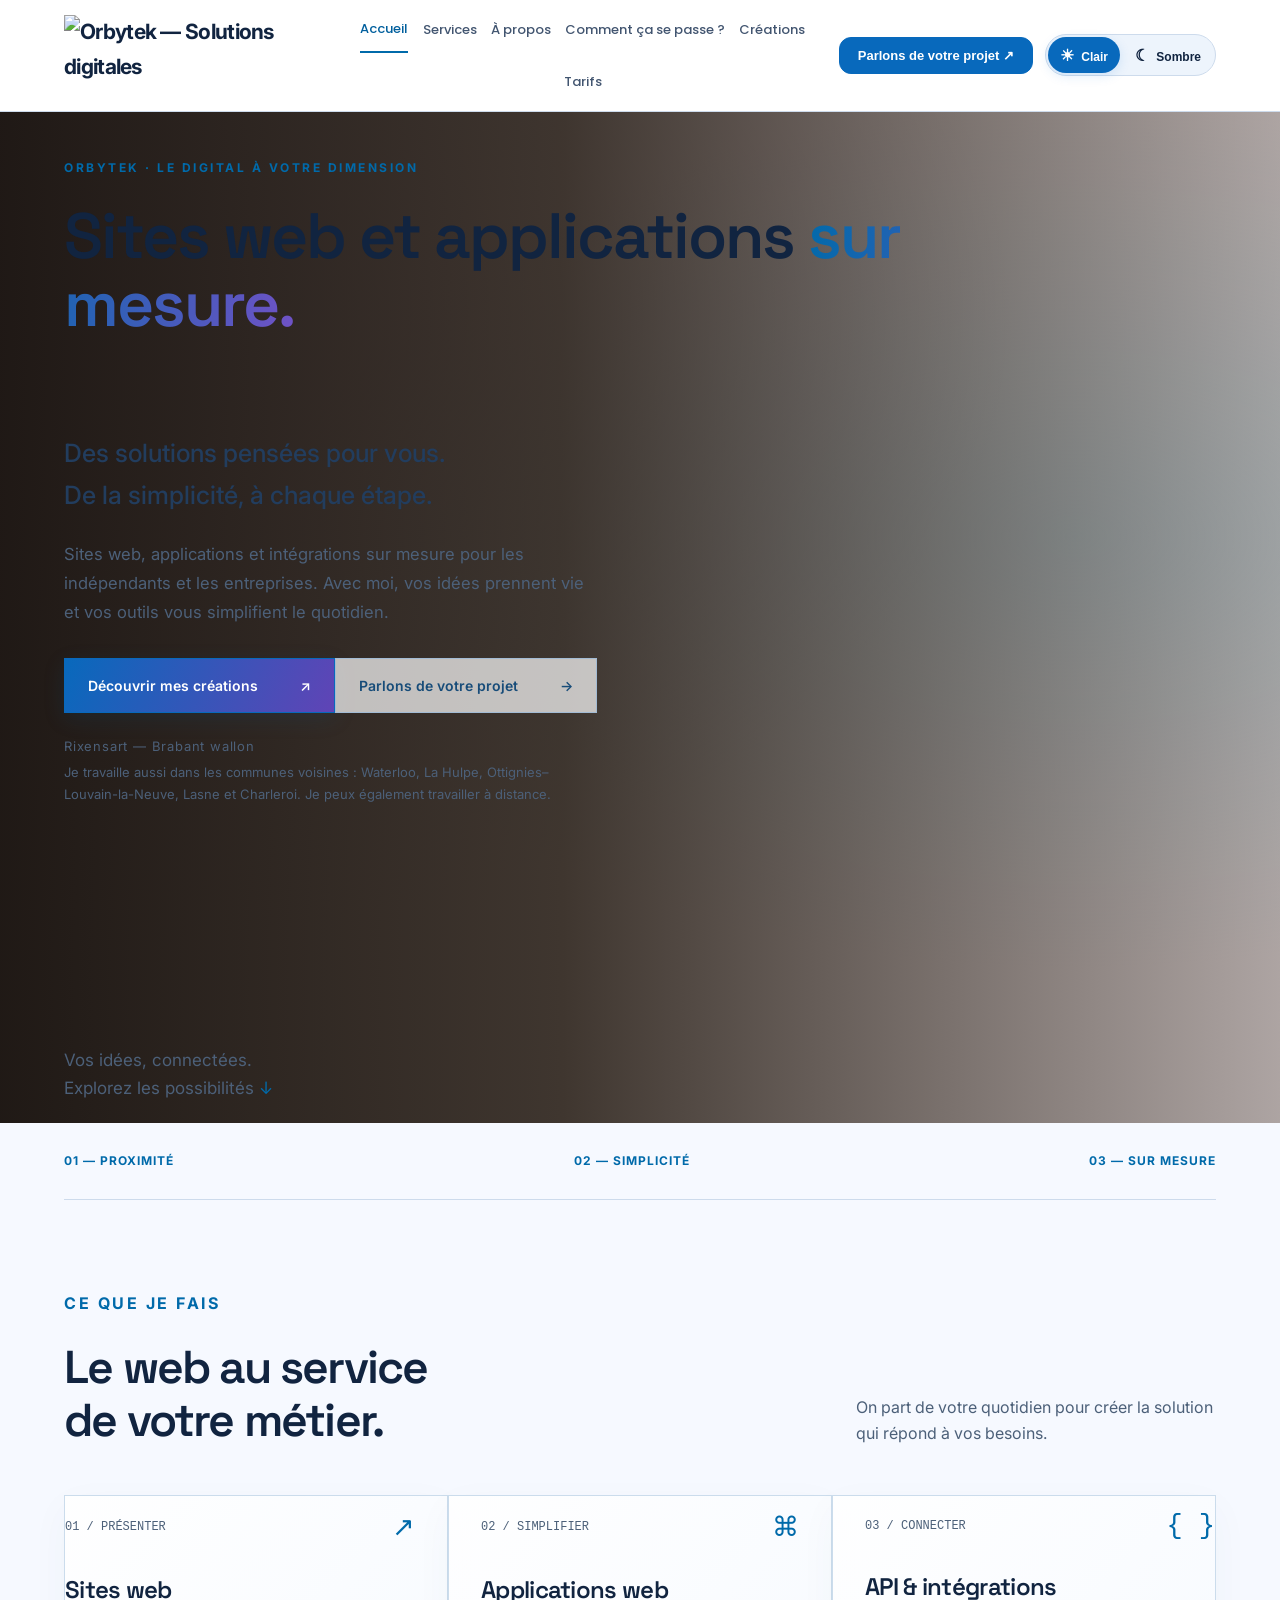
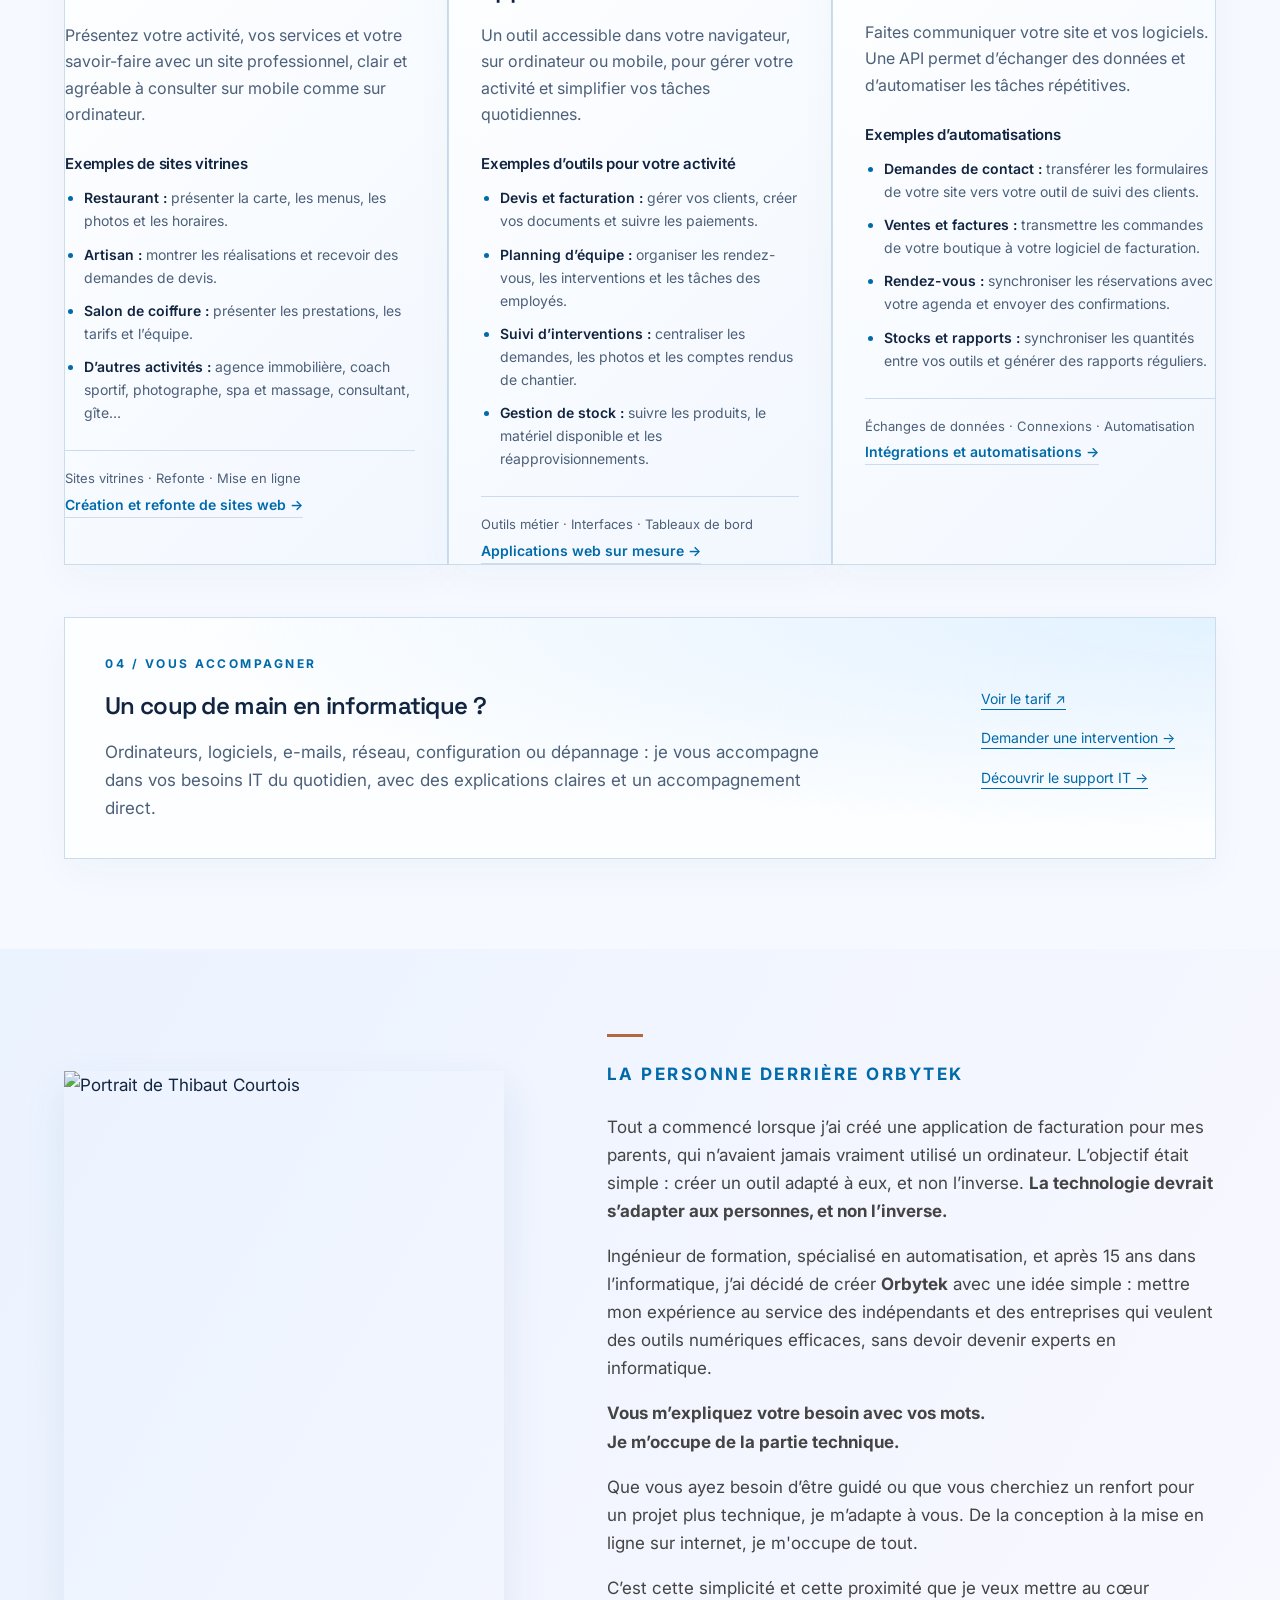
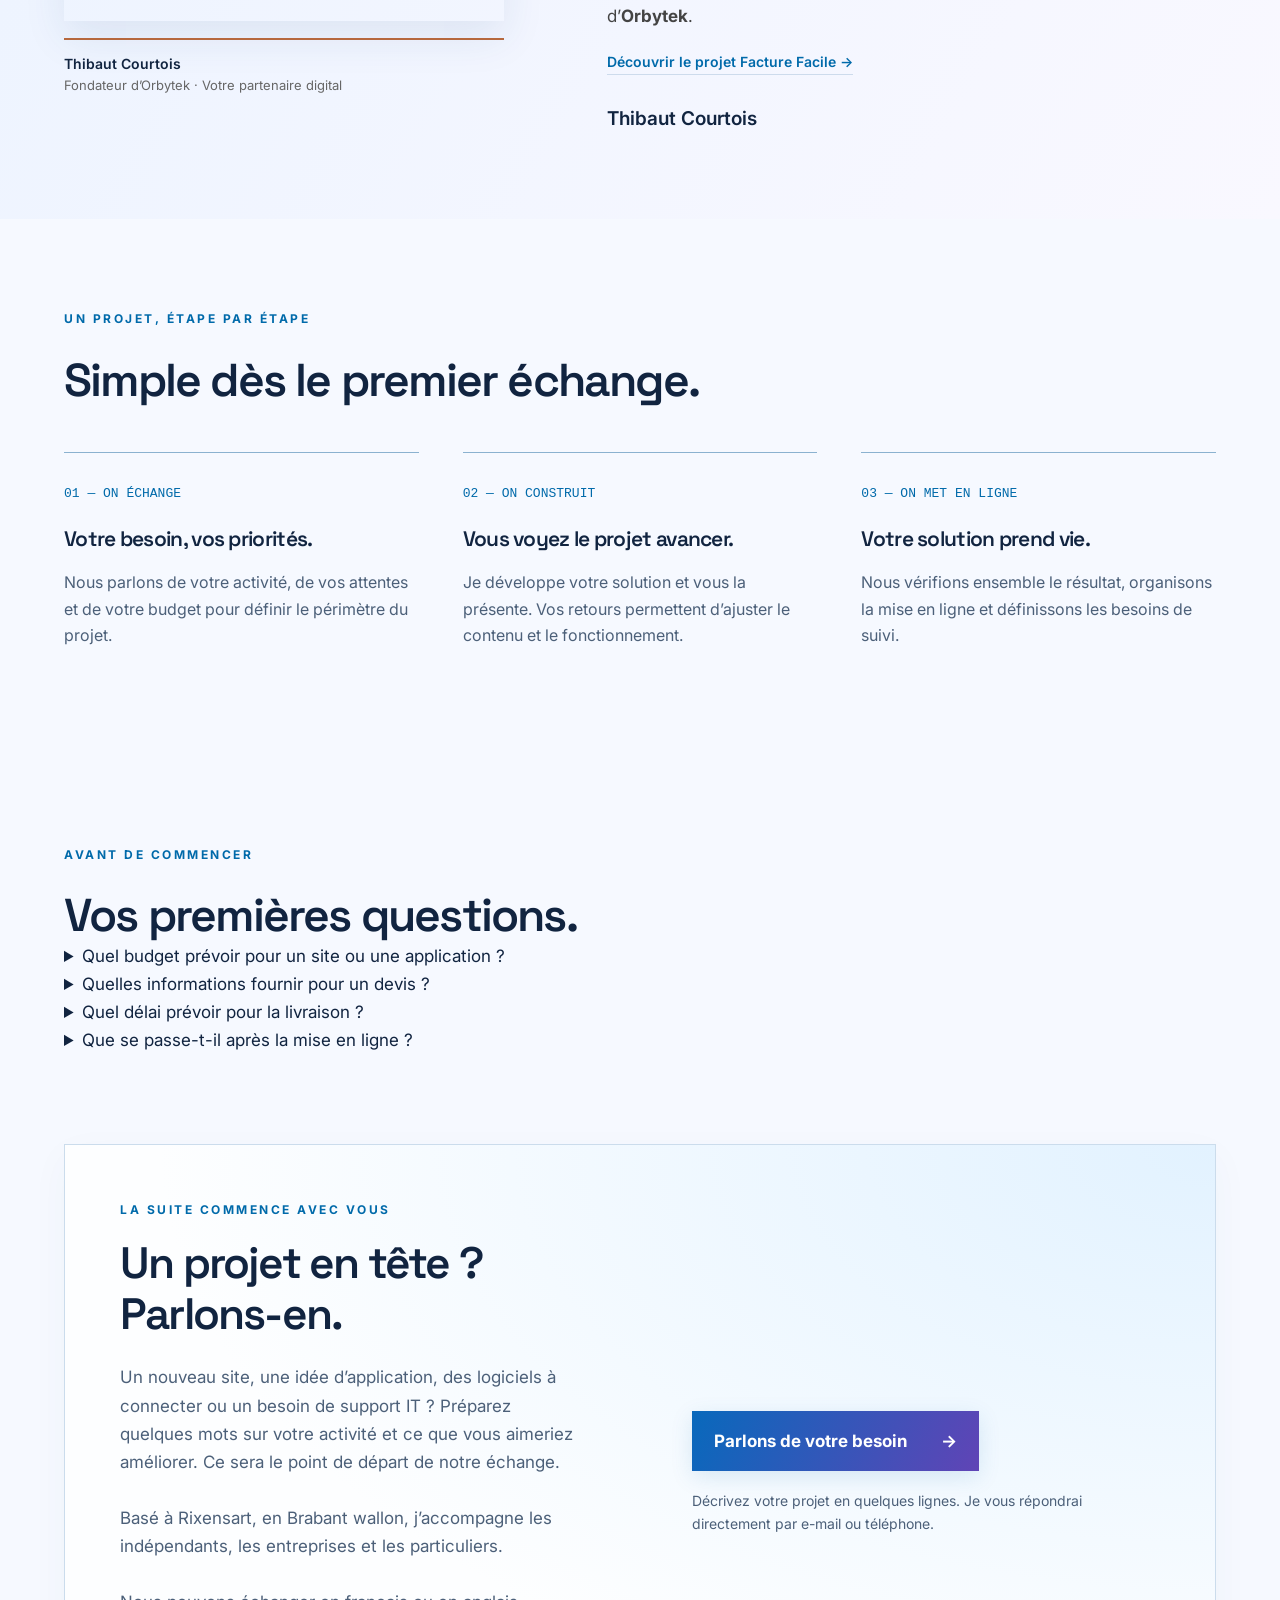
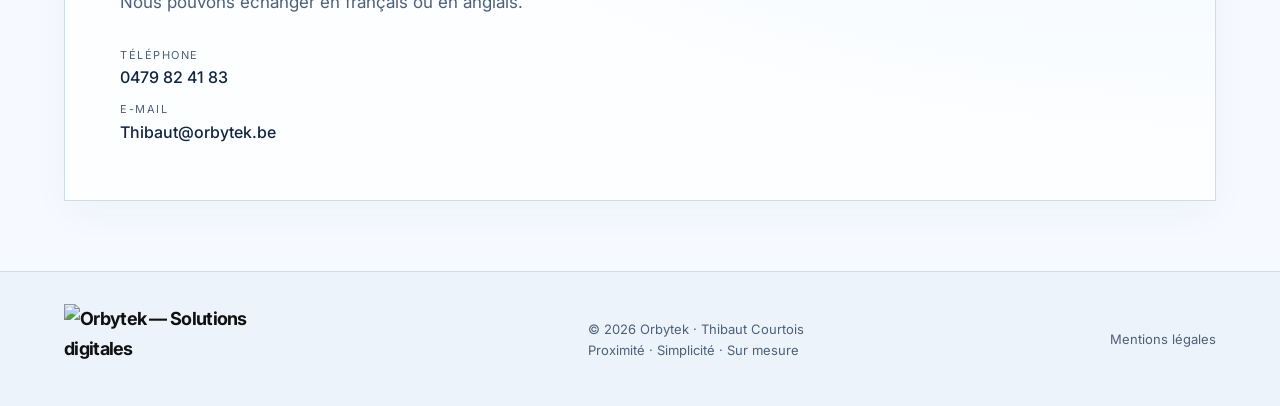
==== index.html @ aa6da301 "12.09 Correction + création 9 : rendezvous" ====
<!doctype html>
<html lang="fr-BE">
<head>
<meta charset="utf-8">
<meta name="viewport" content="width=device-width,initial-scale=1">
<link rel="icon" type="image/x-icon" href="favicon.ico?v=20261003-blue-transparent">
<link rel="icon" type="image/png" sizes="64x64" href="favicon.png?v=20261003-blue-transparent">
<link rel="apple-touch-icon" sizes="180x180" href="apple-touch-icon.png?v=20261003-blue-transparent">
<title>Développeur web à Rixensart, Brabant wallon | Orbytek</title>
<meta name="description" content="Orbytek à Rixensart, en Brabant wallon : sites web, applications, intégrations et support IT à 59 €/h. Aussi dans les communes voisines.">

<script src="appearance.js?v=20261016-sticky-backtop"></script>
<meta name="theme-color" content="#090c0d">

<link rel="stylesheet" href="styles.css?v=20261018-services-examples">
<link rel="stylesheet" href="cosmos.css">
<script src="cosmos.js" defer></script>
<link rel="canonical" href="https://orbytek.be/">
<link rel="stylesheet" href="https://fonts.googleapis.com/css2?family=Inter:wght@400;500;600;700&amp;family=Space+Grotesk:wght@400;500;600;700&amp;display=optional">
<link rel="stylesheet" href="https://fonts.googleapis.com/css2?family=Poppins:wght@500&amp;display=swap">
<link rel="stylesheet" href="appearance.css?v=20261016-compact-inline">
<link rel="preconnect" href="https://fonts.googleapis.com">
<link rel="preconnect" href="https://fonts.gstatic.com" crossorigin>
<link rel="stylesheet" href="seo.css">
<meta property="og:type" content="website">
<meta property="og:locale" content="fr_BE">
<meta property="og:site_name" content="Orbytek">
<meta property="og:title" content="Développeur web à Rixensart, Brabant wallon | Orbytek">
<meta property="og:description" content="Orbytek à Rixensart, en Brabant wallon : sites web, applications, intégrations et support IT à 59 €/h. Aussi dans les communes voisines.">
<meta property="og:url" content="https://orbytek.be/">
<meta property="og:image" content="https://orbytek.be/orbytek-logobck.png">
<meta property="og:image:alt" content="Orbytek — Solutions digitales">
<meta name="twitter:card" content="summary">
<script type="application/ld+json">
{
  "@context": "https://schema.org",
  "@graph": [
    {
      "@type": "Organization",
      "@id": "https://orbytek.be/#organization",
      "name": "Orbytek",
      "url": "https://orbytek.be/",
      "logo": "https://orbytek.be/orbytek-logo-light.webp",
      "description": "Sites web, applications sur mesure, intégrations API et support informatique pour les indépendants, les entreprises et les particuliers.",
      "telephone": "+32479824183",
      "email": "Thibaut@orbytek.be",
      "founder": {
        "@id": "https://orbytek.be/#person"
      },
      "hasOfferCatalog": {
        "@type": "OfferCatalog",
        "name": "Services Orbytek",
        "itemListElement": [
          {
            "@type": "Offer",
            "itemOffered": {
              "@type": "Service",
              "name": "Création et refonte de sites web",
              "url": "https://orbytek.be/creation-sites-web.html"
            }
          },
          {
            "@type": "Offer",
            "itemOffered": {
              "@type": "Service",
              "name": "Développement d’applications web sur mesure",
              "url": "https://orbytek.be/applications-sur-mesure.html"
            }
          },
          {
            "@type": "Offer",
            "itemOffered": {
              "@type": "Service",
              "name": "Intégrations API et automatisations",
              "url": "https://orbytek.be/integrations-automatisations.html"
            }
          },
          {
            "@type": "Offer",
            "itemOffered": {
              "@type": "Service",
              "name": "Support et assistance informatique",
              "url": "https://orbytek.be/support-informatique.html"
            }
          }
        ]
      },
      "areaServed": [
        {
          "@type": "City",
          "name": "Rixensart"
        },
        {
          "@type": "AdministrativeArea",
          "name": "Brabant wallon"
        },
        {
          "@type": "City",
          "name": "Waterloo"
        },
        {
          "@type": "City",
          "name": "La Hulpe"
        },
        {
          "@type": "City",
          "name": "Ottignies-Louvain-la-Neuve"
        },
        {
          "@type": "City",
          "name": "Lasne"
        }
      ],
      "location": {
        "@type": "Place",
        "name": "Rixensart"
      },
      "contactPoint": {
        "@type": "ContactPoint",
        "contactType": "customer service",
        "telephone": "+32479824183",
        "email": "Thibaut@orbytek.be",
        "availableLanguage": ["fr", "en"]
      }
    },
    {
      "@type": "Person",
      "@id": "https://orbytek.be/#person",
      "name": "Thibaut Courtois",
      "knowsLanguage": ["fr", "en"],
      "url": "https://orbytek.be/#apropos",
      "image": "https://orbytek.be/thibaut-courtois.webp"
    },
    {
      "@type": "WebSite",
      "@id": "https://orbytek.be/#website",
      "url": "https://orbytek.be/",
      "name": "Orbytek",
      "inLanguage": "fr-BE",
      "publisher": {
        "@id": "https://orbytek.be/#organization"
      }
    },
    {
      "@type": "WebPage",
      "@id": "https://orbytek.be/#webpage",
      "url": "https://orbytek.be/",
      "name": "Développeur web à Rixensart, Brabant wallon | Orbytek",
      "inLanguage": "fr-BE",
      "isPartOf": {
        "@id": "https://orbytek.be/#website"
      },
      "about": {
        "@id": "https://orbytek.be/#organization"
      },
      "description": "Orbytek à Rixensart, en Brabant wallon : sites web, applications, intégrations et support IT à 59 €/h. Aussi dans les communes voisines."
    }
  ]
}
</script>
</head>
<body id="page-top">
<a class="skip-link" href="#contenu">Aller au contenu</a>
<header><nav class="wrap main-navigation" aria-label="Navigation principale">
<a class="brand" href="index.html" aria-label="Orbytek, accueil"><img src="orbytek-logo-light.webp" alt="Orbytek — Solutions digitales" width="2282" height="757"></a>
<div class="navlinks">
<a href="index.html" aria-current="page">Accueil</a>
<a href="index.html#services">Services</a>
<a href="index.html#apropos">À propos</a>
<a href="index.html#methode">Comment ça se passe ?</a>
<a href="creations.html">Créations</a>
<a href="tarifs.html">Tarifs</a>
</div><div class="header-actions"><a class="navcta" href="index.html#contact">Parlons de votre projet ↗</a><div class="appearance-control" role="group" aria-label="Apparence du site"><button type="button" data-appearance-choice="light" aria-pressed="true"><span aria-hidden="true">☀</span> Clair</button><button type="button" data-appearance-choice="dark" aria-pressed="false"><span aria-hidden="true">☾</span> Sombre</button></div></div></nav></header>
<main id="contenu">
<section class="hero cosmos-hero" aria-labelledby="hero-title">
<div class="hero-haze" aria-hidden="true"></div>
<div class="wrap">
<div class="hero-heading"><p class="eyebrow"><span class="status-dot" aria-hidden="true"></span> Orbytek · Le digital à votre dimension</p>
<h1 id="hero-title">Sites web et applications <em>sur mesure.</em></h1></div>
<div class="hero-grid"><div class="hero-copy">
<p class="hero-subtitle">Des solutions pensées pour vous.<br>De la simplicité, à chaque étape.</p>
<p class="lead">Sites web, applications et intégrations sur mesure pour les indépendants et les entreprises. Avec moi, vos idées prennent vie et vos outils vous simplifient le quotidien.</p>
<div class="hero-actions"><a class="button" href="creations.html">Découvrir mes créations <span aria-hidden="true">↗</span></a><a class="button button-outline" href="#contact">Parlons de votre projet <span aria-hidden="true">→</span></a></div>
<p class="micro">Rixensart — Brabant wallon<span class="service-area">Je travaille aussi dans les communes voisines : Waterloo, La Hulpe, Ottignies–Louvain-la-Neuve, Lasne et Charleroi. Je peux également travailler à distance.</span></p>
</div>
<div class="planet-scene" role="group" aria-label="Explorez les solutions Orbytek sur la planète">
<div class="planet-fallback" aria-hidden="true"></div><canvas id="planet-canvas" aria-hidden="true"></canvas>
<a class="planet-hotspot" href="creation-sites-web.html" data-latitude="0.65" data-longitude="0.85" aria-label="Sites web : modernes et sur mesure" hidden><span class="planet-hotspot-dot" aria-hidden="true"><svg viewBox="0 0 32 32" fill="none" stroke="currentColor" stroke-width="1.6"><circle cx="16" cy="16" r="12"/><ellipse cx="16" cy="16" rx="5.5" ry="12"/><path d="M4 16h24M7 9h18M7 23h18"/></svg></span><span class="planet-hotspot-label" aria-hidden="true"><strong>Sites web</strong><small>Modernes et sur mesure</small></span></a>
<a class="planet-hotspot" href="applications-sur-mesure.html" data-latitude="-0.08" data-longitude="-0.9" aria-label="Applications : outils métier efficaces" hidden><span class="planet-hotspot-dot" aria-hidden="true"><svg viewBox="0 0 32 32" fill="none" stroke="currentColor" stroke-width="1.8"><rect x="9" y="3" width="14" height="26" rx="3"/><path d="M9 8h14M9 24h14M14 27h4"/></svg></span><span class="planet-hotspot-label" aria-hidden="true"><strong>Applications</strong><small>Outils métier efficaces</small></span></a>
<a class="planet-hotspot" href="integrations-automatisations.html" data-latitude="-0.65" data-longitude="2.3" aria-label="Intégrations : vos logiciels connectés" hidden><span class="planet-hotspot-dot" aria-hidden="true"><svg viewBox="0 0 32 32" fill="none" stroke="currentColor" stroke-width="2" stroke-linecap="round"><path d="m13 19 6-6m-8 2-4 4a5 5 0 0 0 7 7l5-5a5 5 0 0 0 0-7m-6 4a5 5 0 0 1 0-7l5-5a5 5 0 0 1 7 7l-4 4"/></svg></span><span class="planet-hotspot-label" aria-hidden="true"><strong>Intégrations</strong><small>Vos logiciels connectés</small></span></a>
<div class="planet-caption" aria-hidden="true"><span class="status-dot"></span> Vos idées, connectées.</div>
</div></div>
<div class="hero-controls"><a class="scroll-cue" href="#services">Explorez les possibilités <span aria-hidden="true">↓</span></a><button class="motion-toggle" type="button" aria-pressed="false" hidden>Mettre les animations en pause</button></div>
</div></section>
<div class="wrap">
<div class="hero-bottom">
<span>01 — Proximité</span>
<span>02 — Simplicité</span>
<span>03 — Sur mesure</span>

</div>
<section class="section" aria-labelledby="services-title">
<div class="section-head">
<div>
<p class="eyebrow" id="services">Ce que je fais</p>
<h2 id="services-title">Le web au service<br>de votre métier.</h2>
</div>
<p>On part de votre quotidien pour créer la solution qui répond à vos besoins.</p>
</div>
<div class="cards">
<article class="card featured">
<div class="card-number">
<span>01 / PRÉSENTER</span>
<span class="glyph" aria-hidden="true">↗</span>
</div>
<h3>Sites web</h3>
<p>Présentez votre activité, vos services et votre savoir-faire avec un site professionnel, clair et agréable à consulter sur mobile comme sur ordinateur.</p>
<div class="service-examples">
<h4>Exemples de sites vitrines</h4>
<ul>
<li><strong>Restaurant :</strong> présenter la carte, les menus, les photos et les horaires.</li>
<li><strong>Artisan :</strong> montrer les réalisations et recevoir des demandes de devis.</li>
<li><strong>Salon de coiffure :</strong> présenter les prestations, les tarifs et l’équipe.</li>
<li><strong>D’autres activités :</strong> agence immobilière, coach sportif, photographe, spa et massage, consultant, gîte…</li>
</ul>
</div>
<div class="tags">Sites vitrines · Refonte · Mise en ligne</div><a class="text-link" href="creation-sites-web.html">Création et refonte de sites web →</a>
</article>
<article class="card">
<div class="card-number">
<span>02 / SIMPLIFIER</span>
<span class="glyph" aria-hidden="true">⌘</span>
</div>
<h3>Applications web</h3>
<p>Un outil accessible dans votre navigateur, sur ordinateur ou mobile, pour gérer votre activité et simplifier vos tâches quotidiennes.</p>
<div class="service-examples">
<h4>Exemples d’outils pour votre activité</h4>
<ul>
<li><strong>Devis et facturation :</strong> gérer vos clients, créer vos documents et suivre les paiements.</li>
<li><strong>Planning d’équipe :</strong> organiser les rendez-vous, les interventions et les tâches des employés.</li>
<li><strong>Suivi d’interventions :</strong> centraliser les demandes, les photos et les comptes rendus de chantier.</li>
<li><strong>Gestion de stock :</strong> suivre les produits, le matériel disponible et les réapprovisionnements.</li>
</ul>
</div>
<div class="tags">Outils métier · Interfaces · Tableaux de bord</div><a class="text-link" href="applications-sur-mesure.html">Applications web sur mesure →</a>
</article>
<article class="card">
<div class="card-number">
<span>03 / CONNECTER</span>
<span class="glyph" aria-hidden="true">{ }</span>
</div>
<h3>API & intégrations</h3>
<p>Faites communiquer votre site et vos logiciels. Une API permet d’échanger des données et d’automatiser les tâches répétitives.</p>
<div class="service-examples">
<h4>Exemples d’automatisations</h4>
<ul>
<li><strong>Demandes de contact :</strong> transférer les formulaires de votre site vers votre outil de suivi des clients.</li>
<li><strong>Ventes et factures :</strong> transmettre les commandes de votre boutique à votre logiciel de facturation.</li>
<li><strong>Rendez-vous :</strong> synchroniser les réservations avec votre agenda et envoyer des confirmations.</li>
<li><strong>Stocks et rapports :</strong> synchroniser les quantités entre vos outils et générer des rapports réguliers.</li>
</ul>
</div>
<div class="tags">Échanges de données · Connexions · Automatisation</div><a class="text-link" href="integrations-automatisations.html">Intégrations et automatisations →</a>
</article>
</div>
<article class="support-banner"><div><p class="eyebrow">04 / VOUS ACCOMPAGNER</p><h3>Un coup de main en informatique ?</h3><p>Ordinateurs, logiciels, e-mails, réseau, configuration ou dépannage : je vous accompagne dans vos besoins IT du quotidien, avec des explications claires et un accompagnement direct.</p></div><div class="support-price support-actions"><a class="support-tariff" href="tarifs.html">Voir le tarif <span aria-hidden="true">↗</span></a><a href="#contact">Demander une intervention →</a><a href="support-informatique.html">Découvrir le support IT →</a></div></article>

</section>
</div>
<section class="about" id="apropos">
<div class="wrap about-grid">
<figure class="portrait">
<img src="thibaut-courtois.webp" alt="Portrait de Thibaut Courtois" width="592" height="902" loading="lazy" decoding="async">
<figcaption>Thibaut Courtois <span>Fondateur d’Orbytek · Votre partenaire digital</span>
</figcaption>
</figure>
<div class="about-copy">
<p class="eyebrow">La personne derrière Orbytek</p>

<p>
  Tout a commencé lorsque j’ai créé une application de facturation pour mes parents, 
  qui n’avaient jamais vraiment utilisé un ordinateur. 
  L’objectif était simple : créer un outil adapté à eux, et non l’inverse.
  <strong>La technologie devrait s’adapter aux personnes, et non l’inverse.</strong>
</p>

<p>
  Ingénieur de formation, spécialisé en automatisation, et après 15 ans dans l’informatique,
  j’ai décidé de créer <strong>Orbytek</strong>
  avec une idée simple : mettre mon expérience au service des indépendants et des
  entreprises qui veulent des outils numériques efficaces, sans devoir devenir
  experts en informatique.
</p>

<p>
  <strong>Vous m’expliquez votre besoin avec vos mots.<br>
  Je m’occupe de la partie technique.</strong>
</p>

<p>
 Que vous ayez besoin d’être guidé ou que vous cherchiez un renfort pour un projet plus technique,
  je m’adapte à vous. De la conception à la mise en ligne sur internet, je m'occupe de tout.
</p>

<p>
  C’est cette simplicité et cette proximité que je veux mettre au cœur
  d’<strong>Orbytek</strong>.
</p>
<p><a class="text-link" href="projet-facture-facile.html">Découvrir le projet Facture Facile →</a></p>
<div class="signature">Thibaut Courtois
</div>
</div>
</div>

</section>
<div class="wrap">
<section class="section" id="methode">
<p class="eyebrow">Un projet, étape par étape</p>
<h2>Simple dès le premier échange.</h2>
<div class="steps">
<article class="step">
<b>01 — ON ÉCHANGE</b>
<h3>Votre besoin, vos priorités.</h3>
<p>Nous parlons de votre activité, de vos attentes et de votre budget pour définir le périmètre du projet.</p>
</article>
<article class="step">
<b>02 — ON CONSTRUIT</b>
<h3>Vous voyez le projet avancer.</h3>
<p>Je développe votre solution et vous la présente. Vos retours permettent d’ajuster le contenu et le fonctionnement.</p>
</article>
<article class="step">
<b>03 — ON MET EN LIGNE</b>
<h3>Votre solution prend vie.</h3>
<p>Nous vérifions ensemble le résultat, organisons la mise en ligne et définissons les besoins de suivi.</p>
</article>
</div>

</section>
<section class="section seo-faq" aria-labelledby="questions-title"><p class="eyebrow">Avant de commencer</p><h2 id="questions-title">Vos premières questions.</h2>
<details><summary>Quel budget prévoir pour un site ou une application ?</summary><p>Le site vitrine est proposé à partir de 590 €. Les applications et intégrations sont chiffrées selon leur périmètre. Consultez <a href="tarifs.html">les tarifs et les frais à prévoir</a> avant de décrire votre besoin.</p></details>
<details><summary>Quelles informations fournir pour un devis ?</summary><p>Votre activité, le problème à résoudre, vos outils actuels et votre échéance. Pour un site, précisez les pages souhaitées et les contenus disponibles. Vous pouvez aussi indiquer un budget envisagé.</p></details>
<details><summary>Quel délai prévoir pour la livraison ?</summary><p>Le calendrier dépend des fonctionnalités, des contenus disponibles et de vos retours. Nous le précisons après avoir défini les priorités et le périmètre.</p></details>
<details><summary>Que se passe-t-il après la mise en ligne ?</summary><p>Nous définissons les besoins d’hébergement, de maintenance et d’évolution. Les modalités et les coûts de suivi sont précisés dans le devis.</p></details>
</section>
<section class="contact" id="contact">
<div class="contact-intro">
<p class="eyebrow">La suite commence avec vous</p>
<h2>Un projet en tête ?<br>Parlons-en.</h2>
<p class="contact-text">Un nouveau site, une idée d’application, des logiciels à connecter ou un besoin de support IT ? Préparez quelques mots sur votre activité et ce que vous aimeriez améliorer. Ce sera le point de départ de notre échange.</p>
<p><br>Basé à Rixensart, en Brabant wallon, j’accompagne les indépendants, les entreprises et les particuliers.</p>
<p><br>Nous pouvons échanger en français ou en anglais.</p>
<div class="contact-details">
<a href="tel:+32479824183"><span>Téléphone</span><strong>0479 82 41 83</strong></a>
<a href="mailto:Thibaut@orbytek.be"><span>E-mail</span><strong>Thibaut@orbytek.be</strong></a>
</div>
</div>
<div class="contact-action">
<button class="contact-button" type="button" id="open-contact-form">Parlons de votre besoin <span aria-hidden="true">→</span></button>
<noscript><p>Contactez-moi par <a href="mailto:Thibaut@orbytek.be">e-mail</a> ou au <a href="tel:+32479824183">0479 82 41 83</a>.</p></noscript>
<p class="contact-hint">Décrivez votre projet en quelques lignes. Je vous répondrai directement par e-mail ou téléphone.</p>
</div>
</section>
<dialog class="contact-dialog" id="contact-dialog" aria-labelledby="contact-dialog-title">
<form class="contact-form" action="https://formsubmit.co/Thibaut@orbytek.be" method="POST">
<button class="dialog-close" type="button" id="close-contact-form" aria-label="Fermer">×</button>
<p class="eyebrow">Votre projet</p>
<h2 id="contact-dialog-title">Parlez-moi de votre idée.</h2>
<input type="hidden" name="_subject" value="Nouvelle demande depuis Orbytek">
<input type="hidden" name="_next" value="https://orbytek.be/merci.html">
<input type="hidden" name="_captcha" value="false">
<input type="text" name="_honey" class="honeypot" tabindex="-1" autocomplete="off">
<div class="form-grid">
<label>Nom et prénom<input type="text" name="Nom" autocomplete="name" required></label>
<label>Adresse e-mail<input type="email" name="Email" autocomplete="email" required></label>
<label>Téléphone <small>(facultatif)</small><input type="tel" name="Téléphone" autocomplete="tel"></label>
<label>Société <small>(facultatif)</small><input type="text" name="Société" autocomplete="organization"></label>
</div>
<label>Type de projet<select name="Type de projet"><option>Site web</option><option>Application web</option><option>API / intégration</option><option>Support IT</option><option>Autre</option></select></label>
<label>Votre message<textarea name="Message" rows="6" placeholder="Décrivez brièvement votre activité, votre besoin et ce que vous aimeriez améliorer." required></textarea></label>
<button class="form-submit" type="submit">Envoyer ma demande <span aria-hidden="true">→</span></button>
<p class="form-note">Votre message sera envoyé à Thibaut@orbytek.be.</p>
</form>
</dialog>
</div>
</main>
<footer><div class="wrap footer-inner"><a href="index.html" class="brand" aria-label="Orbytek, accueil"><img src="orbytek-logo-light.webp" alt="Orbytek — Solutions digitales" width="2282" height="757"></a><span>© 2026 Orbytek · Thibaut Courtois<br>Proximité · Simplicité · Sur mesure</span><div class="footer-links"><a href="mentions-legales.html">Mentions légales</a></div></div></footer>
<script>
const contactDialog = document.getElementById('contact-dialog');
document.getElementById('open-contact-form').addEventListener('click', () => contactDialog.showModal());
document.getElementById('close-contact-form').addEventListener('click', () => contactDialog.close());
contactDialog.addEventListener('click', event => {
  if (event.target === contactDialog) contactDialog.close();
});
</script>
<a class="back-to-top" href="#page-top" aria-label="Retour en haut" hidden><svg viewBox="0 0 24 24" fill="none" stroke="currentColor" stroke-width="2" stroke-linecap="round" stroke-linejoin="round" aria-hidden="true"><path d="m6 15 6-6 6 6"/></svg></a></body>
</html>
---- styles.css ----
:root {
  --ink:#101010;
  --accent:#b6683d;
  --paper:#fff;
  --muted:#5d5d5d;
  --line:#dedede
}

* {
  box-sizing:border-box
}

html {
  scroll-behavior:smooth;
  scroll-padding-top:35px
}

body {
  margin:0;
  background:var(--paper);
  color:var(--ink);
  font-family:Arial,Helvetica,sans-serif;
  font-size:17px;
  line-height:1.65
}

a {
  color:inherit;
  text-decoration:none
}

a:focus-visible {
  outline:3px solid #9b4f29;
  outline-offset:6px
}

.wrap {
  width:90%;
  max-width:1280px;
  margin:auto
}

header {
  background:#090909;
  color:#fff;
  border-bottom:1px solid #ffffff22
}

nav {
  min-height:100px;
  display:flex;
  align-items:center;
  justify-content:space-between;
  gap:28px
}

.brand {
  font-size:21px;
  font-weight:700;
  letter-spacing:-.7px
}

.brand span {
  color:var(--accent)
}

.navlinks {
  display:flex;
  align-items:center;
  gap:32px;
  font-size:14px
}

.navlinks a:hover {
  text-decoration:underline;
  text-underline-offset:7px
}

.navcta {
  border-bottom:1px solid var(--accent);
  padding:8px 0
}

.hero {
  position:relative;
  isolation:isolate;
  background:#090909;
  color:white;
  min-height:650px;
  display:flex;
  align-items:center;
  overflow:hidden
}

.hero-image {
  position:absolute;
  inset:0;
  width:100%;
  height:100%;
  object-fit:cover;
  object-position:center 60%;
  z-index:-2
}

.hero:after {
  content:'';
  position:absolute;
  inset:0;
  background:linear-gradient(90deg,#050505ed 0%,#050505cc 35%,#05050538 72%,#05050515 100%);
  z-index:-1
}

.hero-copy {
  padding:84px 0 86px
}

.eyebrow {
  text-transform:uppercase;
  letter-spacing:2.5px;
  font-size:12px;
  font-weight:700;
  margin:0 0 25px
}

.hero .eyebrow {
  color:#ddd
}

h1 {
  font-weight:700;
  font-size:clamp(45px,5.7vw,80px);
  letter-spacing:-3.5px;
  line-height:1.06;
  margin:0 0 25px;
  max-width:850px
}

.hero-subtitle {
  font-size:clamp(20px,2.2vw,28px);
  margin:0 0 24px;
  font-weight:400
}

.accent-rule {
  height:3px;
  width:42px;
  background:var(--accent);
  margin:27px 0
}

.lead {
  color:#d8d8d8;
  max-width:520px;
  font-size:17px;
  margin:0 0 30px
}

.button {
  display:inline-flex;
  align-items:center;
  justify-content:space-between;
  gap:42px;
  border:1px solid #fff;
  padding:15px 23px;
  font-size:15px;
  color:#fff;
  transition:background .2s,color .2s
}

.button:hover {
  background:#fff;
  color:#111
}

.micro {
  font-size:13px;
  color:#ccc;
  margin-top:23px
}

.hero-bottom {
  display:flex;
  justify-content:space-between;
  gap:20px;
  border-bottom:1px solid var(--line);
  padding:23px 0;
  color:#555;
  font-size:12px;
  letter-spacing:1px;
  text-transform:uppercase
}

.section {
  padding:90px 0
}

.section-head {
  display:flex;
  justify-content:space-between;
  align-items:end;
  gap:40px;
  margin-bottom:48px
}

h2 {
  font-size:clamp(32px,3.6vw,48px);
  font-weight:600;
  line-height:1.15;
  letter-spacing:-1.8px;
  margin:0
}

.section-head p {
  max-width:360px;
  color:var(--muted);
  margin:0;
  font-size:16px
}

.section-head .eyebrow {
  margin-bottom:24px;
  color:#444
}

.cards {
  display:grid;
  grid-template-columns:repeat(3,minmax(0,1fr));
  gap:0
}

.card {
  padding:15px 32px 0;
  border-left:1px solid var(--line)
}

.card:first-child {
  padding-left:0;
  border-left:0
}

.card:last-child {
  padding-right:0
}

.card-number {
  font:12px monospace;
  color:#666;
  display:flex;
  justify-content:space-between;
  align-items:center;
  margin-bottom:30px;
  gap:12px
}

.glyph {
  font-size:27px;
  color:#111
}

h3 {
  font-size:24px;
  letter-spacing:-.7px;
  font-weight:600;
  line-height:1.3;
  margin:0 0 17px
}

.card p {
  font-size:16px;
  color:var(--muted);
  margin:0 0 26px
}

.tags {
  border-top:1px solid var(--line);
  padding-top:17px;
  font-size:13px;
  color:#555
}

.about {
  background:#f5eee8;
  padding:85px 0
}

.about-grid {
  display:grid;
  grid-template-columns:minmax(0,.85fr) minmax(0,1.15fr);
  gap:8%;
  align-items:center
}

.portrait {
  margin:0;
  max-width:440px;
  width:100%
}

.portrait img {
  display:block;
  width:100%;
  height:auto;
  aspect-ratio:4/5;
  object-fit:cover;
  object-position:center 25%;
  filter:grayscale(1)
}

.portrait figcaption {
  border-top:2px solid #b6683d;
  margin-top:17px;
  padding-top:12px;
  font-size:14px;
  font-weight:600
}

.portrait figcaption span {
  display:block;
  font-size:13px;
  color:#666;
  font-weight:400
}

.about-copy h2 {
  margin-bottom:28px
}

.about .eyebrow:before {
  content:'';
  display:block;
  width:36px;
  height:3px;
  background:#b6683d;
  margin-bottom:23px
}

.about h2 {
  max-width:470px
}

.about p {
  color:#444;
  font-size:17px
}

.about p:first-child {
  margin-top:0
}

.signature {
  margin-top:28px;
  font-size:19px;
  font-weight:600
}

.signature small {
  display:block;
  color:#666;
  font-size:13px;
  margin-top:5px;
  font-weight:400
}

.steps {
  display:grid;
  grid-template-columns:repeat(3,minmax(0,1fr));
  gap:44px;
  margin-top:45px
}

.step {
  border-top:1px solid #222;
  padding-top:24px
}

.step b {
  font:13px monospace;
  color:#666
}

.step h3 {
  font-size:21px;
  margin-top:20px
}

.step p {
  color:var(--muted);
  font-size:16px
}

.contact {
  background:#111;
  color:white;
  padding:55px;
  display:grid;
  grid-template-columns:1fr 1fr;
  gap:10%;
  align-items:center;
  margin-bottom:70px;
  border-top:3px solid var(--accent)
}

.contact p {
  margin:0;
  color:#ccc
}

.contact .eyebrow {
  margin-bottom:18px;
  color:#ddd
}

.contact h2 {
  font-size:44px
}

footer {
  border-top:1px solid var(--line);
  padding:28px 0
}

.footer-inner {
  display:flex;
  justify-content:space-between;
  align-items:center;
  gap:20px;
  font-size:13px;
  color:var(--muted)
}

.footer-inner .brand {
  font-size:18px;
  color:#111
}

.footer-inner .brand span {
  color:#96502d
}

@media(min-width:1500px) {
  .hero {
    min-height:730px
  }

}

@media(max-width:800px) {
  nav {
    min-height:82px
  }

  .brand {
    font-size:18px
  }

  .navlinks {
    gap:18px
  }

  .navlinks a:not(.navcta) {
    display:none
  }

  .hero {
    min-height:610px
  }

  .hero-copy {
    padding:65px 0
  }

  .hero-image {
    object-position:65% center
  }

  .hero:after {
    background:linear-gradient(90deg,#050505e8,#05050599)
  }

  h1 {
    letter-spacing:-2px
  }

  .hero-bottom {
    flex-wrap:wrap;
    justify-content:center;
    gap:12px 24px
  }

  .section {
    padding:60px 0
  }

  .section-head {
    display:block
  }

  .section-head p {
    margin-top:22px
  }

  .cards,.steps {
    grid-template-columns:1fr;
    gap:30px
  }

  .card,.card:first-child,.card:last-child {
    padding:0 0 28px;
    border:0;
    border-bottom:1px solid var(--line)
  }

  .card-number {
    margin-bottom:20px
  }

  .about-grid {
    grid-template-columns:1fr;
    gap:36px
  }

  .portrait {
    max-width:380px
  }

  .about {
    padding:55px 0
  }

  .contact {
    grid-template-columns:1fr;
    padding:32px 25px;
    gap:24px;
    margin-bottom:45px
  }

  .contact h2 {
    font-size:34px
  }

  .footer-inner {
    flex-wrap:wrap
  }

  .steps {
    margin-top:30px
  }

}

@media(prefers-reduced-motion:reduce) {
  html {
    scroll-behavior:auto
  }

  .button {
    transition:none
  }

}


/* Contact */
.contact-intro { min-width:0; }
.contact-text { margin-top:24px !important; max-width:560px; }
.contact-details { display:flex; flex-direction:column; gap:10px; margin-top:30px; }
.contact-details a { display:flex; flex-direction:column; width:max-content; max-width:100%; }
.contact-details span { color:#999; font-size:11px; letter-spacing:1.5px; text-transform:uppercase; }
.contact-details strong { color:#fff; font-size:16px; font-weight:500; overflow-wrap:anywhere; }
.contact-details a:hover strong { color:var(--accent); }
.contact-action { display:flex; flex-direction:column; align-items:flex-start; gap:18px; }
.contact-button,.form-submit { border:0; background:var(--accent); color:#111; font:inherit; font-weight:700; padding:16px 22px; cursor:pointer; display:inline-flex; align-items:center; gap:34px; }
.contact-button:hover,.form-submit:hover { background:#fff; }
.contact-hint { font-size:14px; max-width:390px; }
.contact-dialog { width:min(720px,calc(100% - 32px)); max-height:90vh; border:0; padding:0; background:#fff; color:#111; box-shadow:0 24px 80px #0008; }
.contact-dialog::backdrop { background:#000b; }
.contact-form { position:relative; padding:42px; }
.contact-form h2 { font-size:clamp(30px,4vw,44px); margin-bottom:30px; }
.contact-form .eyebrow { color:#555; margin-bottom:14px; }
.dialog-close { position:absolute; top:18px; right:20px; border:0; background:transparent; font-size:32px; line-height:1; cursor:pointer; }
.form-grid { display:grid; grid-template-columns:1fr 1fr; gap:18px; }
.contact-form label { display:flex; flex-direction:column; gap:7px; margin-bottom:18px; font-size:13px; font-weight:700; }
.contact-form label small { color:#777; font-weight:400; }
.contact-form input,.contact-form select,.contact-form textarea { width:100%; border:1px solid #cfcfcf; background:#fff; color:#111; font:inherit; padding:12px 13px; border-radius:0; }
.contact-form textarea { resize:vertical; min-height:140px; }
.contact-form input:focus,.contact-form select:focus,.contact-form textarea:focus { outline:2px solid #9b4f29; outline-offset:2px; border-color:#111; }
.form-submit { margin-top:4px; }
.form-note { margin:16px 0 0; color:#666; font-size:12px; }
.honeypot { position:absolute !important; left:-9999px !important; width:1px !important; height:1px !important; opacity:0 !important; }
@media(max-width:800px) {
  .contact-action { margin-top:4px; }
  .contact-form { padding:34px 22px 26px; }
  .form-grid { grid-template-columns:1fr; gap:0; }
  .contact-details strong { font-size:15px; }
}

/* Orbytek — cuivre, encre et papier */
:root { --ink:#171310; --accent:#b6683d; --paper:#fffdfb; --muted:#655d57; --line:#e6dcd3; }
header { background:#fff; color:var(--ink); border-bottom:1px solid var(--line); }
nav { min-height:106px; gap:24px; }
.brand { display:block; flex-shrink:0; }
.brand img { display:block; width:226px; max-width:100%; height:auto; }
.navlinks { gap:24px; font-size:14px; }
.navlinks a { padding:12px 0; }
.navlinks a[aria-current=page] { color:#8a431f; border-bottom:2px solid var(--accent); }
.navcta { color:#8a431f; }
.hero { min-height:690px; background:#171310; }
.hero:after { background:linear-gradient(90deg,#17100cf5 0%,#21160ddb 44%,#40251866 100%); }
.hero-image { filter:sepia(.4); }
.hero-copy { padding:70px 0; }
h1 { font-size:clamp(42px,5.5vw,74px); }
h1 em { font-style:normal; color:#e6a57b; }
.hero-subtitle { font-size:clamp(17px,1.8vw,23px); max-width:620px; }
.hero .eyebrow { color:#edbc9c; }
.button { background:#99502b; color:#fff; border-color:#99502b; font-weight:600; }
.button:hover { background:#924821; border-color:#924821; color:#fff; }
.hero-bottom { color:#814222; font-weight:700; padding:28px 0; }
.glyph,.section-head .eyebrow { color:#8a431f; }
.contact-button,.form-submit { background:#99502b; color:#fff; }
.contact-button:hover,.form-submit:hover { background:#924821; color:#fff; }
.footer-inner .brand img { width:175px; }
.skip-link { position:absolute; left:16px; top:-100px; background:#fff; padding:12px; z-index:10; }
.skip-link:focus { top:10px; }
:focus-visible { outline:3px solid #ad6036; outline-offset:5px; }
.support-banner { display:grid; grid-template-columns:minmax(0,1fr) auto; align-items:center; gap:48px; background:#f5eee8; border-left:3px solid var(--accent); padding:36px 40px; margin-top:52px; }
.support-banner .eyebrow { color:#8a431f; margin-bottom:16px; }
.support-banner p { color:var(--muted); max-width:720px; margin-bottom:0; }
.support-banner h2 { font-size:34px; }
.support-price { display:flex; flex-direction:column; gap:16px; }
.support-price strong { font-size:48px; line-height:1.2; letter-spacing:-2px; }
.support-price small { display:block; font-size:15px; font-weight:400; letter-spacing:0; margin-top:10px; }
.support-price a { font-size:14px; text-decoration:underline; text-underline-offset:5px; color:#824020; }
.page-intro { background:radial-gradient(ellipse at 95% 10%,#75462c66,transparent 60%),#171310; color:white; padding:84px 0; }
.page-intro .eyebrow { color:#edbc9c; }
.page-intro p:last-child { max-width:670px; color:#ded3ca; margin-bottom:0; }
.pricing-grid { display:grid; grid-template-columns:repeat(3,minmax(0,1fr)); gap:22px; }
.price-card { display:flex; flex-direction:column; padding:32px; background:#fff; border:1px solid var(--line); border-top:3px solid var(--accent); }
.price-card .eyebrow { color:#8a431f; font-size:10px; margin-bottom:18px; }
.price-card h2 { font-size:24px; letter-spacing:-.6px; }
.price-card .price-examples-title { font-size:16px; margin:12px 0; }
.price-includes { padding-left:20px; margin:0 0 18px; font-size:14px; line-height:1.65; }
.price-includes li + li { margin-top:8px; }
.price-includes li::marker { color:var(--accent); }
.price-card > .price-scope { font-size:12px; line-height:1.6; padding-top:14px; border-top:1px solid var(--line); }
.price-options { list-style:none; padding:0; margin:0 0 18px; font-size:14px; }
.price-dropdown { margin:12px 0 18px; }
.price-dropdown > summary { display:flex; align-items:center; justify-content:space-between; gap:12px; padding:13px 14px; border:1px solid var(--line); border-radius:10px; font-size:14px; font-weight:600; cursor:pointer; list-style:none; }
.price-dropdown > summary::-webkit-details-marker { display:none; }
.price-dropdown > summary:hover { border-color:var(--accent); }
.price-dropdown > summary:focus-visible { outline:2px solid var(--accent); outline-offset:3px; }
.options-chevron { font-size:20px; line-height:1; }
.price-dropdown[open] .options-chevron { transform:rotate(180deg); }
.price-includes-dropdown > .price-includes { margin:14px 0 0; }
.price-options-dropdown > .price-options { margin:12px 0 0; }
.price-option { position:relative; display:flex; align-items:center; justify-content:space-between; gap:10px; padding:7px 0; }
.option-help { flex:0 0 28px; width:28px; height:28px; border:1px solid currentColor; border-radius:50%; background:transparent; color:var(--ink); font-family:inherit; font-size:14px; font-weight:600; line-height:1; cursor:help; padding:0; }
.option-help:hover,.option-help[aria-expanded="true"] { color:var(--accent); }
.option-help:focus-visible { outline:2px solid var(--accent); outline-offset:3px; }
.option-tooltip { position:absolute; z-index:10; top:100%; right:0; width:100%; box-sizing:border-box; padding:14px 16px; border:1px solid var(--line); border-radius:12px; background:var(--paper); color:var(--ink); box-shadow:0 8px 26px #0003; font-size:13px; line-height:1.6; overflow-wrap:break-word; }
.option-tooltip[hidden] { display:none; }
.price { font-size:clamp(25px,2.6vw,37px); font-weight:700; letter-spacing:-1.4px; line-height:1.2; margin:28px 0; }
.price small { display:block; font-size:13px; letter-spacing:0; color:var(--muted); font-weight:400; margin-top:10px; }
.price-card > p:not(.price):not(.eyebrow),.maintenance p:not(.price) { font-size:15px; color:var(--muted); }
.text-link { color:#8a431f; font-size:14px; font-weight:600; border-bottom:1px solid var(--line); padding:16px 0 4px; margin-top:auto; align-self:flex-start; }
.text-link:hover { border-color:var(--accent); }
.maintenance { border-top:1px solid var(--line); padding-top:52px; padding-bottom:0; }
.maintenance-grid { display:grid; grid-template-columns:1fr 1fr; gap:56px; margin-top:36px; }
.maintenance-grid article { border-bottom:1px solid var(--line); padding-bottom:20px; }
.pricing-note { color:var(--muted); font-size:13px; max-width:850px; margin:22px 0 0; }
.page-cta { padding:54px; margin:70px 0; background:#171310; color:#fff; border-top:3px solid var(--accent); }
.page-cta .eyebrow { color:#edbc9c; }
.page-cta p:not(.eyebrow) { color:#ded3ca; max-width:700px; }
.page-cta .button { margin-top:14px; }
.portfolio-empty { text-align:center; padding:52px 24px; border:1px solid var(--line); background:#f5eee8; }
.portfolio-empty p:not(.eyebrow) { max-width:480px; margin:0 auto 22px; color:var(--muted); }
.portfolio-empty .eyebrow { color:#8a431f; }
.portfolio-empty .text-link { display:inline-block; }
.orbit-decoration { display:block; position:relative; width:76px; height:76px; border:2px solid #b6683d; border-radius:50%; margin:0 auto 32px; transform:rotate(-25deg); }
.orbit-decoration:after { content:''; position:absolute; inset:22px -15px; border:1px solid #b6683d; border-radius:50%; }
@media(max-width:1100px) { nav { flex-wrap:wrap; justify-content:center; gap:0; padding:12px 0; } .navlinks { justify-content:center; flex-wrap:wrap; gap:8px 24px; } .brand img { width:210px; } .pricing-grid { grid-template-columns:repeat(2,minmax(0,1fr)); } }
@media(max-width:800px) { .navlinks a:not(.navcta) { display:block; } .navlinks { width:100%; gap:0 20px; font-size:13px; } .navlinks .navcta { display:none; } .hero { min-height:600px; } .hero:after { background:linear-gradient(90deg,#17100cf2,#21160dc9); } .hero-copy { padding:54px 0; } .hero-bottom { gap:12px 20px; font-size:11px; } .support-banner { grid-template-columns:1fr; gap:24px; padding:28px; margin-top:28px; } .support-price strong { font-size:40px; } .support-price small { display:inline; margin-left:10px; } .page-intro { padding:55px 0; } .maintenance-grid { grid-template-columns:1fr; gap:24px; } .page-cta { padding:32px 25px; margin:50px 0; } }
@media(max-width:540px) { .pricing-grid { grid-template-columns:1fr; } .price-card { padding:28px; } .price { font-size:34px; } .footer-inner { flex-direction:column; align-items:flex-start; } }

/* Exemples concrets dans les cartes de la section Services. */
.card .service-examples { margin:0 0 26px; }
.card .service-examples h4 { font-size:15px; line-height:1.4; font-weight:600; margin:0 0 12px; letter-spacing:-.2px; }
.card .service-examples ul { margin:0; padding-left:19px; font-size:14px; line-height:1.65; color:var(--muted); overflow-wrap:break-word; }
.card .service-examples li + li { margin-top:10px; }
.card .service-examples li::marker { color:var(--accent); }
.card .service-examples strong { color:var(--ink); font-weight:600; }
---- appearance.css ----
/* Géométrie commune : basculer le thème ne doit pas déplacer les textes. */
.appearance-control { display:flex; gap:3px; padding:4px; border:1px solid var(--line); border-radius:30px; flex-shrink:0; margin-left:auto; }
.appearance-control button { border:0; border-radius:24px; padding:9px 12px; background:transparent; color:var(--ink); cursor:pointer; font:600 12px Arial,sans-serif; white-space:nowrap; min-height:40px; }
.appearance-control button[aria-pressed="true"] { background:#dfbb91; color:#20180f; }
.appearance-control button span { margin-right:4px; font-size:16px; }
.appearance-control button:focus-visible { outline:3px solid var(--accent); outline-offset:3px; }
/* Reserve the animation control's space before the deferred script starts. */
.motion-toggle[hidden] { display:block; visibility:hidden; }
header nav { flex-wrap:wrap; gap:12px 24px; padding-block:14px; }
header .navlinks { flex:1; justify-content:center; flex-wrap:wrap; gap:4px 20px; font-family:Poppins,Arial,Helvetica,sans-serif; font-weight:500; line-height:1.65; }
html[data-appearance="light"] { color-scheme:light; --ink:#112440; --paper:#f6f9ff; --muted:#4c6079; --line:#cddbec; --accent:#006aaa; }
html[data-appearance] body { font-family:Inter,Arial,sans-serif; background:var(--paper); }
html[data-appearance] :is(h1,h2,h3) { font-family:'Space Grotesk',Inter,Arial,sans-serif; font-weight:600; }
html[data-appearance="light"] header { background:#ffffffed; color:var(--ink); border-color:var(--line); }
/* Reuse the existing logo designed for white backgrounds. */
html[data-appearance="light"] .brand img { filter:none !important; mix-blend-mode:multiply !important; }
html[data-appearance="light"] header { backdrop-filter:blur(12px); }
html[data-appearance="light"] .navlinks a { color:#425570; }
html[data-appearance="light"] .navlinks a:hover,html[data-appearance="light"] .navlinks a[aria-current="page"] { color:#005f9d; }
html[data-appearance="light"] header .navcta { color:#fff; background:#0869bc; border-color:#0869bc; }
html[data-appearance="light"] .appearance-control { background:#edf4fc; }
html[data-appearance="light"] .appearance-control button[aria-pressed="true"] { color:#fff; background:#0869bc; box-shadow:0 3px 12px #0873d022; }
html[data-appearance] .cosmos-hero { min-height:calc(100svh - 135px); display:flex; align-items:center; }
html[data-appearance="light"] .cosmos-hero { color:var(--ink); background:radial-gradient(ellipse at 84% 42%,#a5e9ff70,transparent 52%),radial-gradient(ellipse at 6% 20%,#d8ccff55,transparent 55%),#f6f9ff; }
html[data-appearance="light"] .hero-haze { background-image:linear-gradient(#4675a610 1px,transparent 1px),linear-gradient(90deg,#4675a610 1px,transparent 1px); background-size:64px 64px; mask-image:linear-gradient(180deg,transparent,#000 35%,transparent); animation:day-grid 14s ease-in-out infinite alternate; }
@keyframes day-grid { from { transform:translateY(-8px); } to { transform:translateY(8px); } }
html[data-appearance] .cosmos-hero h1 { font-size:clamp(36px,5vw,70px); letter-spacing:-2px; white-space:normal; }
html[data-appearance="light"] .cosmos-hero h1 { color:var(--ink); }
html[data-appearance="light"] .cosmos-hero h1 em { color:#0869bc; background:linear-gradient(100deg,#006aaa,#7052c6); background-clip:text; -webkit-text-fill-color:transparent; }
html[data-appearance] .hero-heading { padding-top:46px; }
html[data-appearance] .cosmos-hero .hero-subtitle { font-weight:500; }
html[data-appearance="light"] .cosmos-hero .hero-subtitle { color:#223d5e; }
html[data-appearance="light"] :is(.eyebrow,.hero .eyebrow,.section-head .eyebrow,.support-banner .eyebrow,.page-intro .eyebrow,.price-card .eyebrow,.page-cta .eyebrow) { color:#006aaa; }
html[data-appearance="light"] :is(.cosmos-hero .lead,.cosmos-hero .micro,.scroll-cue,.motion-toggle,.planet-caption,.card-number,.tags,.contact-details span,.contact-intro p:not(.eyebrow),.contact-text,.contact-hint,.page-intro p:last-child,.page-cta p:not(.eyebrow),.portfolio-note) { color:var(--muted); }
html[data-appearance="light"] .status-dot { background:#007d9c; box-shadow:0 0 14px #00c4ea55; }
html[data-appearance="light"] :is(.button,.contact-button,.form-submit) { background:linear-gradient(115deg,#0869bc,#6044b6); color:#fff; border-color:#0869bc; box-shadow:0 6px 22px #006aaa20; }
html[data-appearance="light"] :is(.button,.contact-button,.form-submit):hover { color:#fff; box-shadow:0 10px 26px #006aaa35; }
html[data-appearance="light"] .button-outline { background:#ffffffb3; color:#174c79; border-color:#a2bbd4; box-shadow:none; }
html[data-appearance="light"] .button-outline:hover { color:#174c79; background:#fff; }
html[data-appearance="light"] :is(.hero-bottom,.glyph,.step b,.scroll-cue span,.support-price strong,.price,.support-price a,.text-link) { color:#006aaa; }
html[data-appearance="light"] .contact-details strong { color:var(--ink); }
html[data-appearance="light"] .contact-details a:hover strong { color:#006aaa; }
html[data-appearance="light"] :is(.card,.card:first-child,.card:last-child,.price-card,.creation-card) { background:linear-gradient(135deg,#ffffffee,#f1f7ffdc); border:1px solid #cbdcec; box-shadow:0 12px 38px #244e7b09; }
html[data-appearance="light"] :is(.card,.price-card,.creation-card):hover { border-color:#588dbb; box-shadow:0 18px 40px #184b8616; }
html[data-appearance="light"] :is(.support-banner,.contact,.page-cta,.portfolio-empty) { color:var(--ink); background:radial-gradient(ellipse at 100% 0%,#d0eaff99,transparent 65%),#ffffffc9; border:1px solid #cbdcec; box-shadow:0 12px 38px #244e7b09; }
html[data-appearance="light"] .about { background:linear-gradient(120deg,#ebf3ff,#f9f8ff); }
html[data-appearance="light"] .portrait img { filter:none; box-shadow:0 16px 40px #244e7b18; }
html[data-appearance="light"] .step { border-color:#8bb2d0; }
html[data-appearance="light"] footer { background:#edf3fb; }
html[data-appearance="light"] .footer-inner { color:var(--muted); }
html[data-appearance="light"] .page-intro { color:var(--ink); background:radial-gradient(ellipse at 90% 20%,#bbe5ff88,transparent 60%),#f3f7ff; }
html[data-appearance="light"] .page-intro h1 em { color:#0869bc; }
html[data-appearance] .creation-copy h3 { font-family:'Space Grotesk',Inter,Arial,sans-serif; }
html[data-appearance="light"] :is(.creation-description,.creation-tags li,.creation-promise) { color:var(--muted); }
html[data-appearance="light"] :is(.creation-meta,.creation-link) { color:#006aaa; }
html[data-appearance="light"] .creation-tags li { border-color:var(--line); }
html[data-appearance="light"] .browser-bar { color:#334d69; background:#eaf1fa; }
html[data-appearance="light"] .preview-label { color:#4c6079; }
html[data-appearance="light"] .planet-fallback { background:radial-gradient(circle at 27% 26%,#79d4e7,#176ab2 50%,#16365f 80%); border-color:#4e90bd; box-shadow:0 0 44px #008ac52a; }
html[data-appearance="light"] .skip-link { color:#112440; background:#fff; }
html[data-appearance="light"] :focus-visible { outline-color:#0869bc; }
@media(min-width:1101px) { header .navlinks { font-size:12px; gap:4px 15px; } }
@media(max-width:1100px) { header .navlinks { flex-basis:100%; } .appearance-control { margin:8px auto 0; } }
@media(max-width:800px) { html[data-appearance] .cosmos-hero { min-height:0; } html[data-appearance] .cosmos-hero h1 { font-size:clamp(36px,8vw,52px); letter-spacing:-1.5px; } .appearance-control { margin-top:10px; } }
@media(prefers-reduced-motion:reduce) { html[data-appearance="light"] *,html[data-appearance="light"] *:before,html[data-appearance="light"] *:after { animation:none!important; transition:none!important; } }

/* Réserver le même cadre aux deux logos, malgré leurs marges différentes. */
.brand { display:flex; align-items:center; justify-content:center; width:262.5px; height:96.5px; }
.brand img { max-height:100%; object-fit:contain; }
/* Le menu garde la géométrie de l’accueil, sans dépendre de la police du contenu. */
header .brand { flex:0 0 262.5px; width:262.5px; height:96.5px; }
html[data-appearance] header .brand img { flex:none; width:262.5px; max-width:none; height:auto; }
.footer-inner .brand { width:218.75px; height:80.4px; }
html[data-appearance] .brand img { width:262.5px; }
html[data-appearance] .footer-inner .brand img { width:218.75px; }
@media(max-width:800px) { header .brand { flex-basis:237.5px; width:237.5px; height:87.3px; } html[data-appearance] header .brand img { width:237.5px; } }

/* Wider desktop composition; paragraphs keep a comfortable reading measure. */
.service-area { display:block; margin-top:6px; max-width:65ch; line-height:1.65; letter-spacing:normal; }
.plan-grid { display:grid; grid-template-columns:repeat(3,minmax(0,1fr)); gap:24px; margin-top:40px; }
.maintenance-plan { position:relative; display:flex; flex-direction:column; padding:64px 32px 32px; background:#15191a; border:1px solid var(--line); border-radius:20px; }
.maintenance-plan.plan-featured { border-color:var(--accent); box-shadow:0 12px 38px #0002; }
.plan-badge { position:absolute; top:22px; left:32px; padding:5px 12px; border-radius:20px; background:var(--accent); color:var(--paper); font-size:11px; font-weight:700; letter-spacing:1px; text-transform:uppercase; }
.plan-heading { min-height:110px; }
.plan-heading h3 { font-size:26px; margin:0 0 8px; }
.plan-heading p { margin:0; }
.maintenance p.plan-price { display:flex; align-items:baseline; flex-wrap:wrap; gap:8px 12px; margin:24px 0 30px; color:var(--ink); font-size:44px; font-weight:700; line-height:1.2; letter-spacing:-1.5px; }
.plan-price span { color:var(--muted); font-size:13px; font-weight:400; letter-spacing:0; }
.plan-includes { list-style:none; padding:0; margin:0 0 36px; color:var(--muted); font-size:15px; line-height:1.65; }
.plan-includes li { position:relative; padding-left:23px; }
.plan-includes li + li { margin-top:14px; }
.plan-includes li:before { content:'✓'; position:absolute; left:0; color:var(--accent); }
.plan-includes strong { color:var(--ink); font-weight:600; }
.plan-button { display:flex; align-items:center; justify-content:center; margin-top:auto; padding:13px 16px; min-height:48px; border:1px solid var(--accent); border-radius:10px; color:var(--accent); font-size:15px; font-weight:600; text-decoration:none; }
.plan-button:hover { background:var(--line); text-decoration:none; }
.plan-featured .plan-button { background:var(--accent); color:var(--paper); }
.plan-featured .plan-button:hover { filter:brightness(1.08); }
html[data-appearance="light"] .maintenance-plan { background:#fff; box-shadow:0 12px 38px #244e7b09; }
html[data-appearance="light"] .plan-featured { box-shadow:0 12px 38px #006aaa18; }
@media(max-width:1000px) { .maintenance-plan { padding:64px 22px 26px; } .plan-badge { left:22px; } .plan-heading { min-height:130px; } }
@media(max-width:800px) { .plan-grid { grid-template-columns:1fr; gap:20px; } .maintenance-plan { padding:58px 26px 26px; } .plan-badge { left:26px; top:18px; } .plan-heading { min-height:0; } }
@media(min-width:1101px) {
  .wrap { max-width:1600px; }
  header .navlinks { font-size:clamp(.8125rem,.5rem + .35vw,.9375rem); gap:6px clamp(14px,1.1vw,22px); }
  .hero-grid { grid-template-columns:minmax(0,1fr) minmax(0,1.08fr); gap:clamp(26px,2.5vw,64px); }
  .cosmos-hero .lead { font-size:clamp(1rem,.8rem + .3vw,1.125rem); line-height:1.75; max-width:52ch; }
  .cosmos-hero .hero-subtitle { font-size:clamp(1.5625rem,1.25rem + .4vw,1.875rem); }
  .cosmos-hero .micro { font-size:13px; line-height:1.6; letter-spacing:.8px; }
  .hero-actions .button { font-size:14px; }
  .page-intro p,.contact-text,.about-copy p { max-width:65ch; }
}
@media(min-width:1440px) {
  html[data-appearance] .cosmos-hero h1 { font-size:clamp(4.375rem,4vw,5rem); }
}

/* Keep the project link and appearance switch together at the right edge. */
header .main-navigation { display:grid; grid-template-columns:auto minmax(0,1fr) auto; }
header .header-actions { display:flex; align-items:center; gap:12px; }
header .header-actions .appearance-control { margin:0; }
header .header-actions .navcta { display:block; white-space:nowrap; padding:11px 18px; background:#dfbb91; border:1px solid #dfbb91; border-radius:12px; color:#20180f; font:700 clamp(.8125rem,.5rem + .35vw,.9375rem)/1.65 Arial,Helvetica,sans-serif; }
html[data-appearance="light"] header .header-actions .navcta { color:#fff; background:#0869bc; border-color:#0869bc; }
header .header-actions .navcta:hover { text-decoration:none; filter:brightness(1.08); }
@media(max-width:1100px) {
  header .main-navigation { grid-template-columns:auto 1fr; }
  header .header-actions { justify-self:end; grid-column:2; grid-row:1; }
  header .main-navigation .navlinks { grid-column:1 / -1; grid-row:2; }
}
@media(max-width:650px) {
  header .main-navigation { grid-template-columns:1fr; justify-items:center; }
  header .header-actions { grid-column:1; grid-row:3; justify-self:center; gap:12px; }
  header .header-actions .navcta { padding:10px 12px; font-size:12px; }
  header .header-actions .appearance-control button { padding:8px; }
}

.footer-links { display:flex; align-items:center; flex-wrap:wrap; gap:12px 24px; }
.footer-links a:hover { text-decoration:underline; text-underline-offset:4px; }

/* Menu mobile compact, avec les couleurs et les polices du site. */
.mobile-navigation-actions,header .navlinks .mobile-menu-contact { display:none; }
@media(max-width:800px) {
  html { scroll-padding-top:88px; }
  header.mobile-navigation-ready { position:sticky; top:0; z-index:100; background:#090c0d; color:#fff; }
  html[data-appearance="light"] header.mobile-navigation-ready { background:#ffffffed; color:var(--ink); }
  header.mobile-navigation-ready .main-navigation { position:relative; display:flex; flex-wrap:nowrap; justify-content:space-between; align-items:center; gap:12px; min-height:72px; padding-block:6px; }
  header.mobile-navigation-ready .brand { flex:0 1 180px; width:180px; height:60px; min-width:0; justify-content:flex-start; }
  html[data-appearance] header.mobile-navigation-ready .brand img { width:100%; max-width:180px; max-height:60px; object-fit:contain; }
  header.mobile-navigation-ready .header-actions { display:none; }
  .mobile-navigation-actions { display:flex; align-items:center; gap:8px; flex-shrink:0; }
  .mobile-navigation-actions button { display:inline-flex; align-items:center; justify-content:center; gap:8px; min-height:44px; padding:8px 12px; border:1px solid var(--line); border-radius:10px; background:transparent; color:inherit; font:500 13px/1.4 Poppins,Arial,sans-serif; cursor:pointer; }
  .mobile-navigation-actions .mobile-theme-toggle { width:44px; padding:0; border-radius:50%; font-size:22px; }
  .mobile-menu-toggle > span:first-child { width:18px; font:22px/1 Arial,sans-serif; }
  .mobile-navigation-actions button:focus-visible { outline:3px solid var(--accent); outline-offset:3px; }
  header.mobile-navigation-ready .navlinks { display:none; position:absolute; top:100%; left:0; right:0; width:100%; padding:12px; margin:0; border:1px solid var(--line); border-radius:0 0 14px 14px; background:#090c0d; color:inherit; box-shadow:0 16px 32px #0003; max-height:calc(100dvh - 88px); overflow-y:auto; overscroll-behavior:contain; }
  header.mobile-menu-open .navlinks { display:flex; flex-direction:column; align-items:stretch; gap:0; }
  html[data-appearance="light"] header.mobile-navigation-ready .navlinks { background:#fff; }
  header.mobile-navigation-ready .navlinks a { display:block; padding:12px 14px; min-height:48px; border:0; border-radius:8px; font-size:14px; }
  header.mobile-navigation-ready .navlinks a[aria-current="page"] { color:#dfbb91; background:#dfbb9115; }
  html[data-appearance="light"] header.mobile-navigation-ready .navlinks a[aria-current="page"] { color:#005f9d; background:#edf4fc; }
  header.mobile-navigation-ready .navlinks .mobile-menu-contact { display:block; margin-top:10px; background:#dfbb91; color:#20180f; text-align:center; font-weight:600; }
  html[data-appearance="light"] header.mobile-navigation-ready .navlinks .mobile-menu-contact { background:#0869bc; color:#fff; }
}

/* Shared sticky header and a single return-to-top control on the showcase. */
html[data-appearance] body > header { position:sticky; top:0; z-index:100; }
@media(min-width:801px) {
  header .main-navigation { min-height:100px; padding-block:6px; gap:6px 24px; }
  header .brand { height:80px; }
  html[data-appearance] header .brand img { max-height:80px; }
  header .header-actions { gap:12px; }
  header .header-actions .navcta { padding-block:7px; }
  header .header-actions .appearance-control { padding:2px; }
  header .header-actions .appearance-control button { min-height:36px; padding-block:6px; }
}
html[data-appearance] { scroll-padding-top:calc(var(--site-header-height, 135px) + 16px); }
.back-to-top { position:fixed; right:max(20px, env(safe-area-inset-right)); bottom:calc(20px + env(safe-area-inset-bottom)); z-index:90; display:flex; align-items:center; justify-content:center; width:52px; height:52px; border:1px solid #dfbb91; border-radius:50%; background:#dfbb91; color:#20180f; box-shadow:0 4px 18px #0003; text-decoration:none; }
.back-to-top[hidden] { display:none; }
.back-to-top svg { width:24px; height:24px; }
html[data-appearance="light"] .back-to-top { background:#0869bc; color:#fff; border-color:#0869bc; }
.back-to-top:hover { filter:brightness(1.1); }
.back-to-top:focus-visible { outline:3px solid var(--accent); outline-offset:4px; }
@media(prefers-reduced-motion:reduce) { html[data-appearance] { scroll-behavior:auto; } }
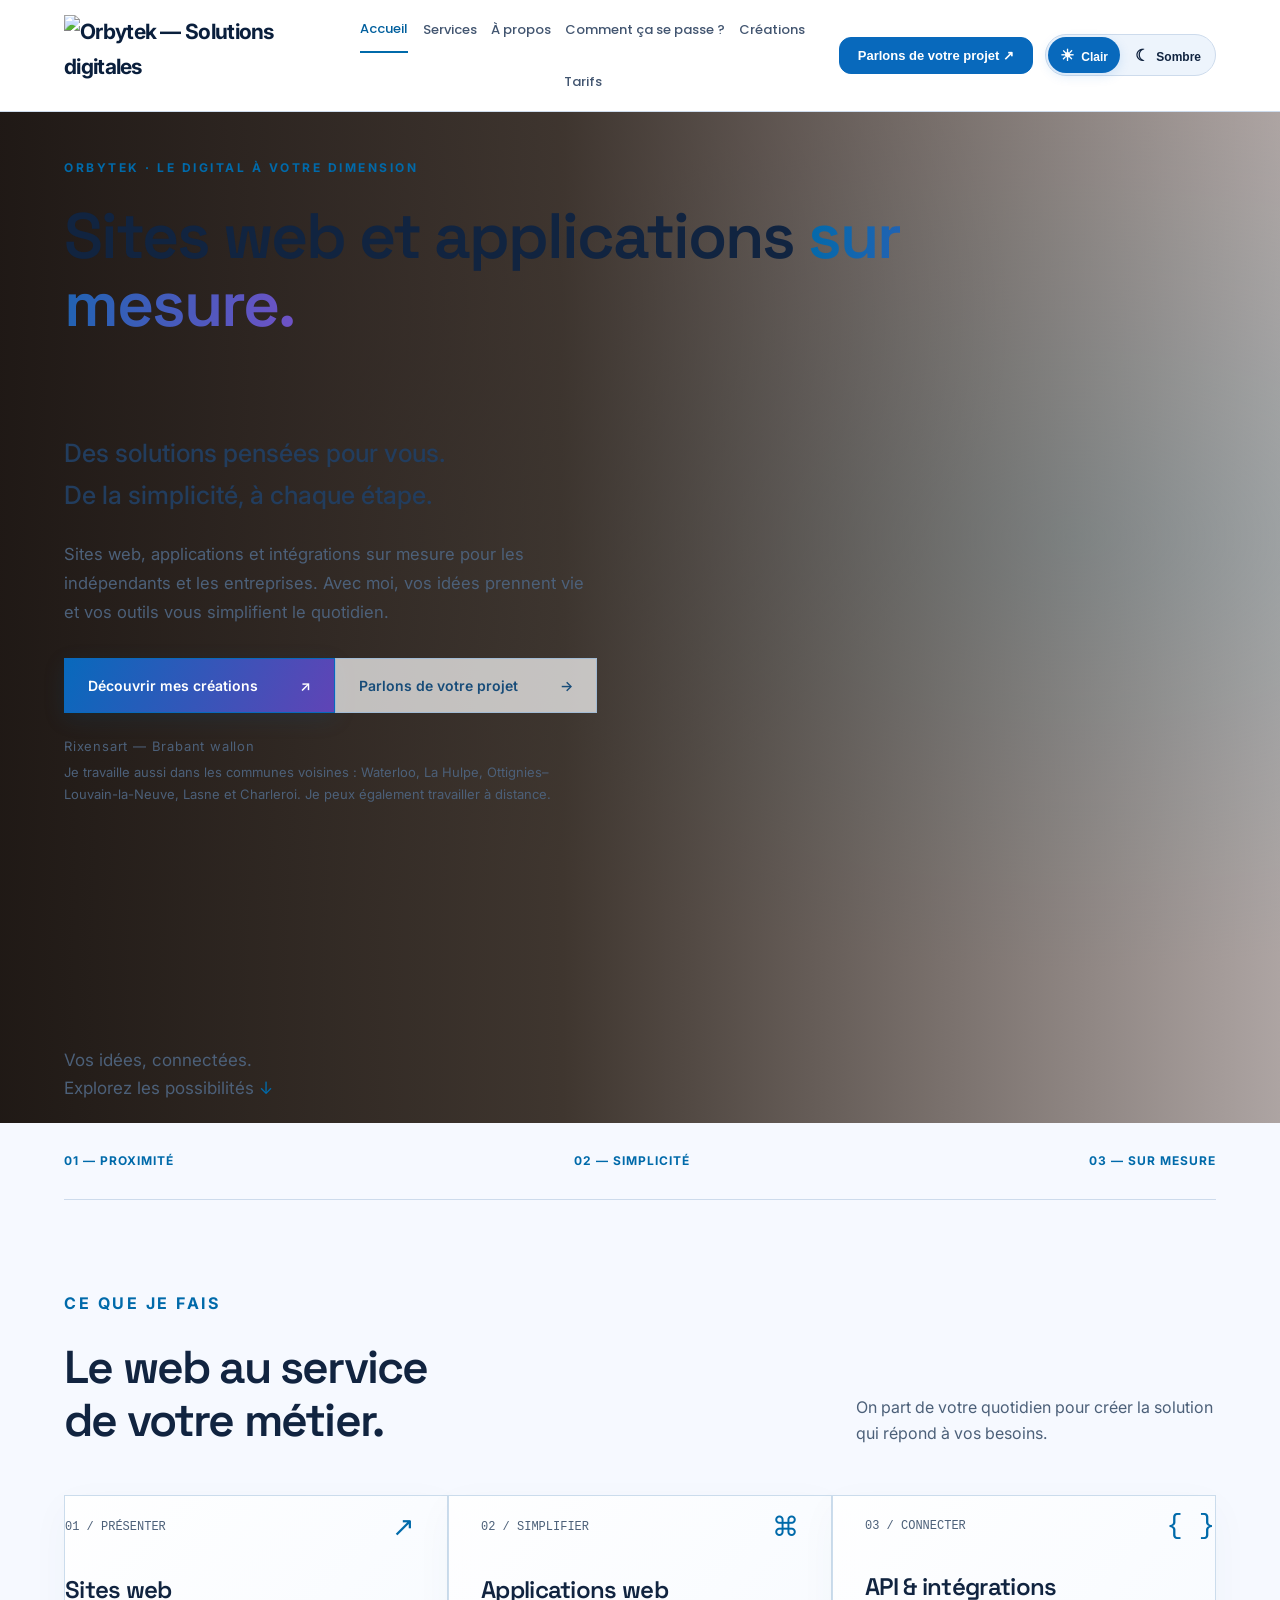
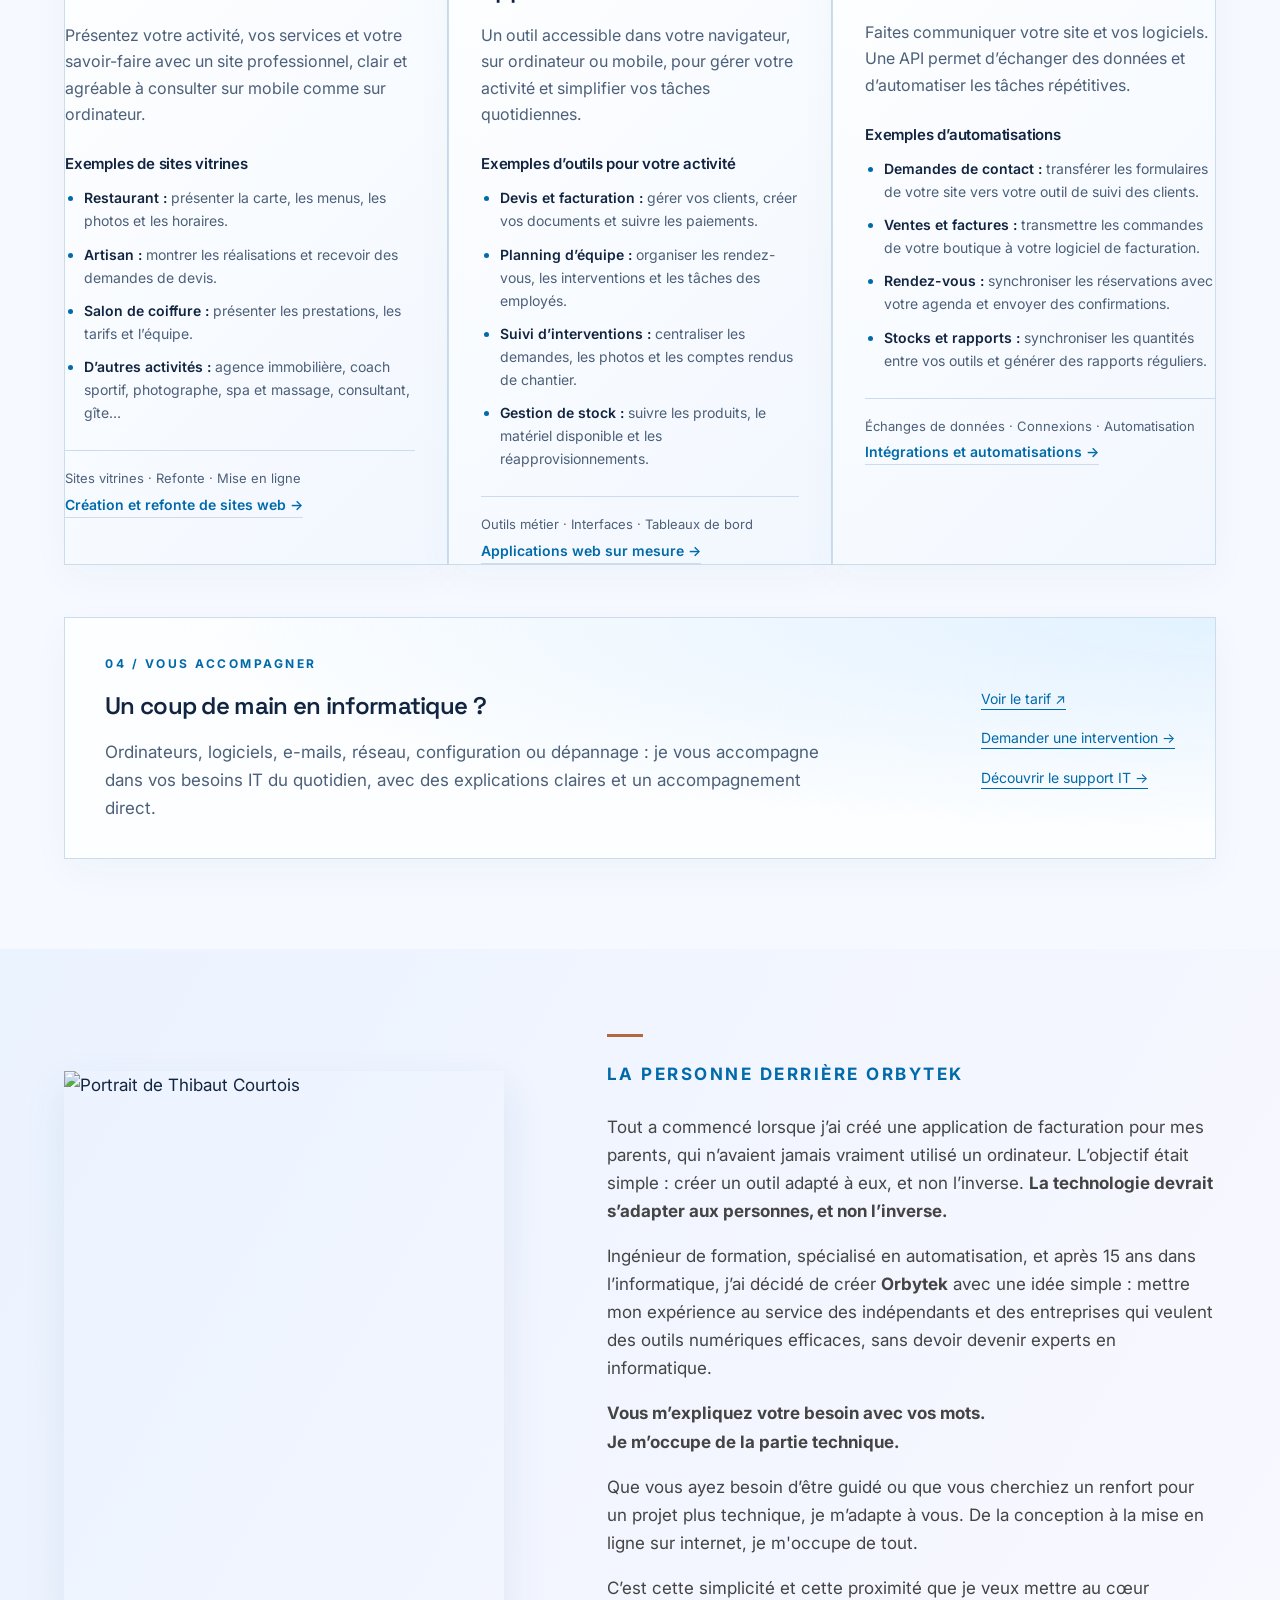
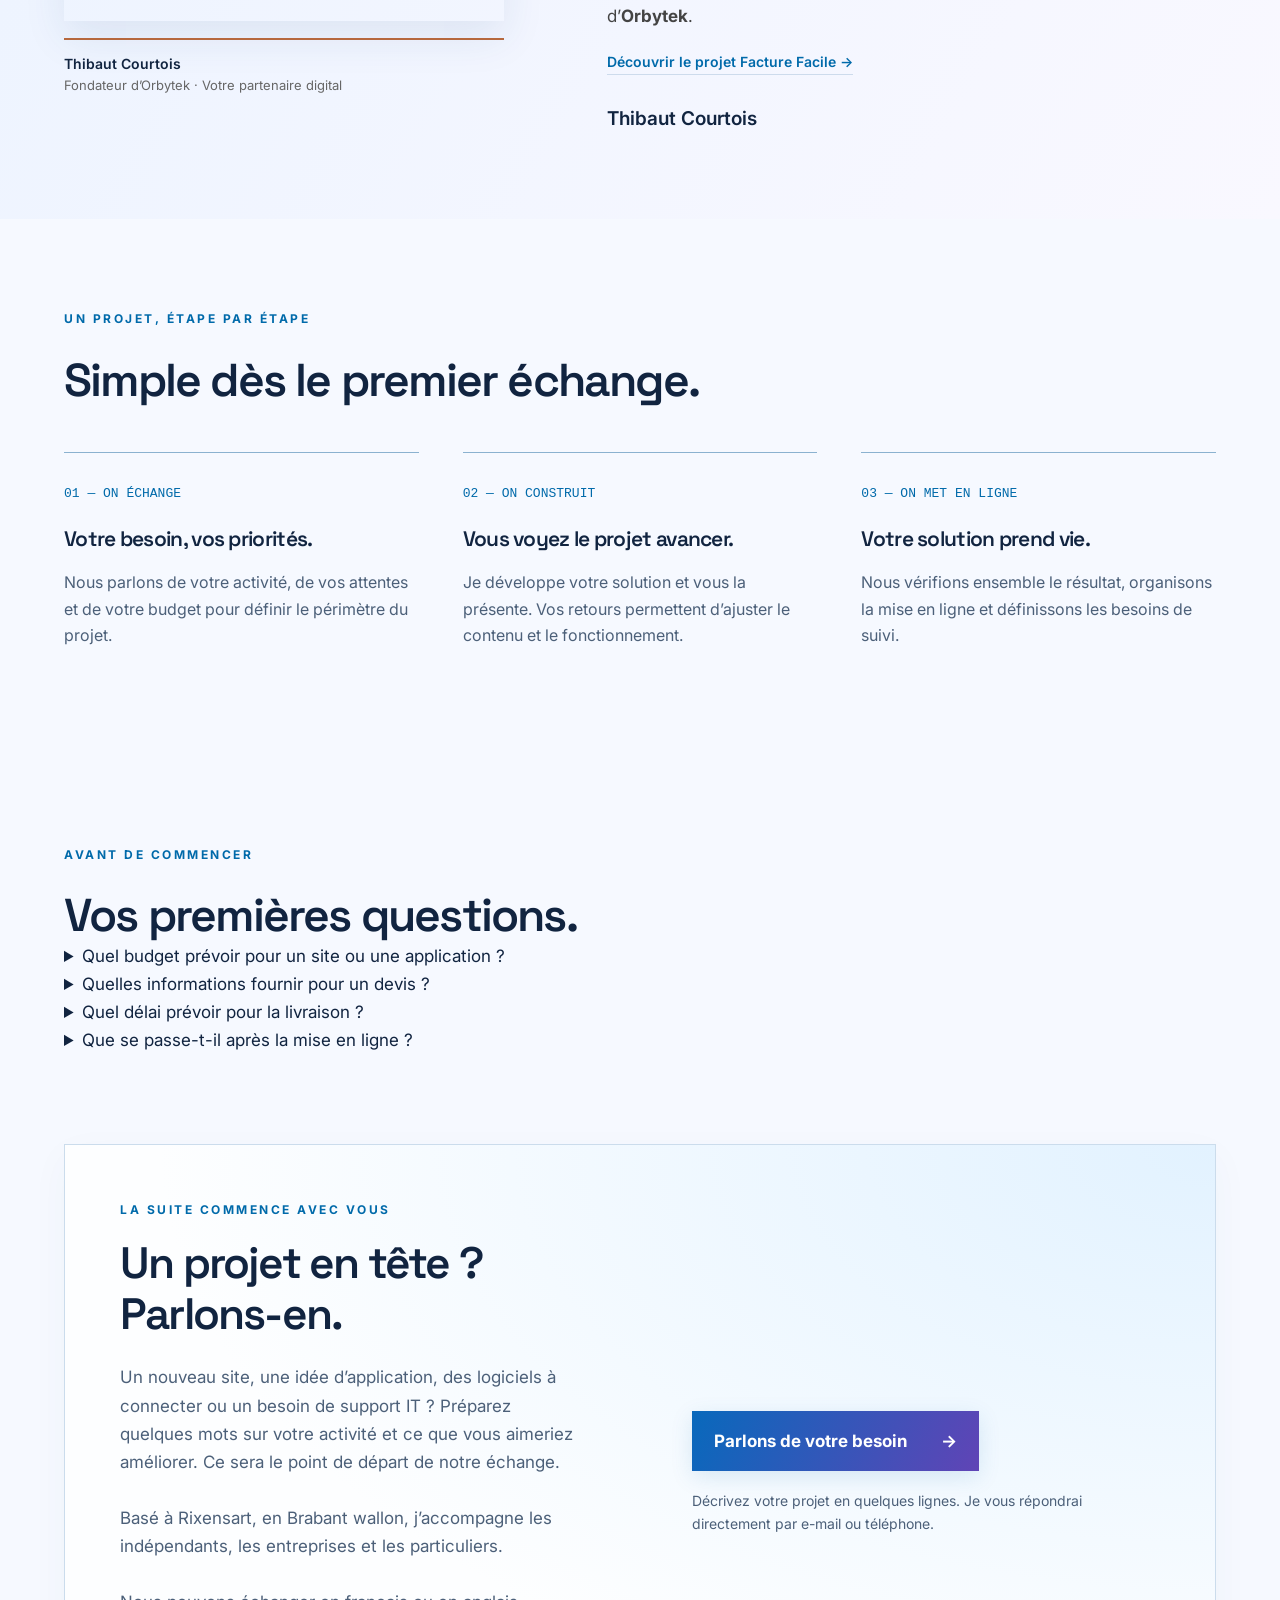
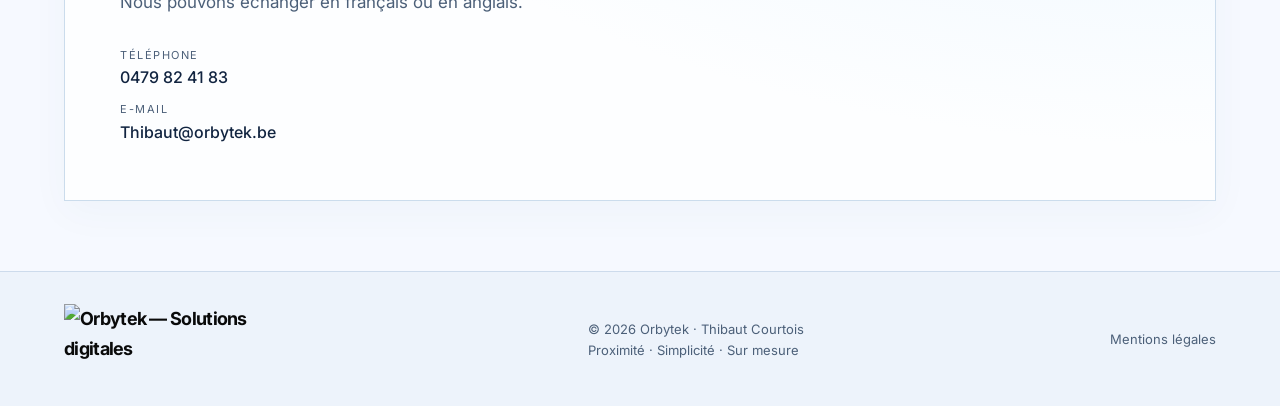
==== commit 88185a5d: "2.1 correction logo" ====
--- a/index.html
+++ b/index.html
@@ -18,7 +18,7 @@
 <link rel="canonical" href="https://orbytek.be/">
 <link rel="stylesheet" href="https://fonts.googleapis.com/css2?family=Inter:wght@400;500;600;700&amp;family=Space+Grotesk:wght@400;500;600;700&amp;display=optional">
 <link rel="stylesheet" href="https://fonts.googleapis.com/css2?family=Poppins:wght@500&amp;display=swap">
-<link rel="stylesheet" href="appearance.css?v=20261016-compact-inline">
+<link rel="stylesheet" href="appearance.css?v=20261018-logo-background">
 <link rel="preconnect" href="https://fonts.googleapis.com">
 <link rel="preconnect" href="https://fonts.gstatic.com" crossorigin>
 <link rel="stylesheet" href="seo.css">
--- a/appearance.css
+++ b/appearance.css
@@ -12,8 +12,11 @@
 html[data-appearance] body { font-family:Inter,Arial,sans-serif; background:var(--paper); }
 html[data-appearance] :is(h1,h2,h3) { font-family:'Space Grotesk',Inter,Arial,sans-serif; font-weight:600; }
 html[data-appearance="light"] header { background:#ffffffed; color:var(--ink); border-color:var(--line); }
-/* Reuse the existing logo designed for white backgrounds. */
-html[data-appearance="light"] .brand img { filter:none !important; mix-blend-mode:multiply !important; }
+/* Fond du logo neutralisé dans chaque thème, en conservant les images d'origine.
+   Le contraste ramène le fond clair au blanc et le fond sombre au noir purs ;
+   multiply/screen les rendent invisibles sur le fond de l'en-tête ou du pied. */
+html[data-appearance="light"] .brand img { filter:contrast(1.06) !important; mix-blend-mode:multiply !important; }
+html[data-appearance="dark"] .brand img { filter:contrast(1.15) !important; mix-blend-mode:screen !important; }
 html[data-appearance="light"] header { backdrop-filter:blur(12px); }
 html[data-appearance="light"] .navlinks a { color:#425570; }
 html[data-appearance="light"] .navlinks a:hover,html[data-appearance="light"] .navlinks a[aria-current="page"] { color:#005f9d; }
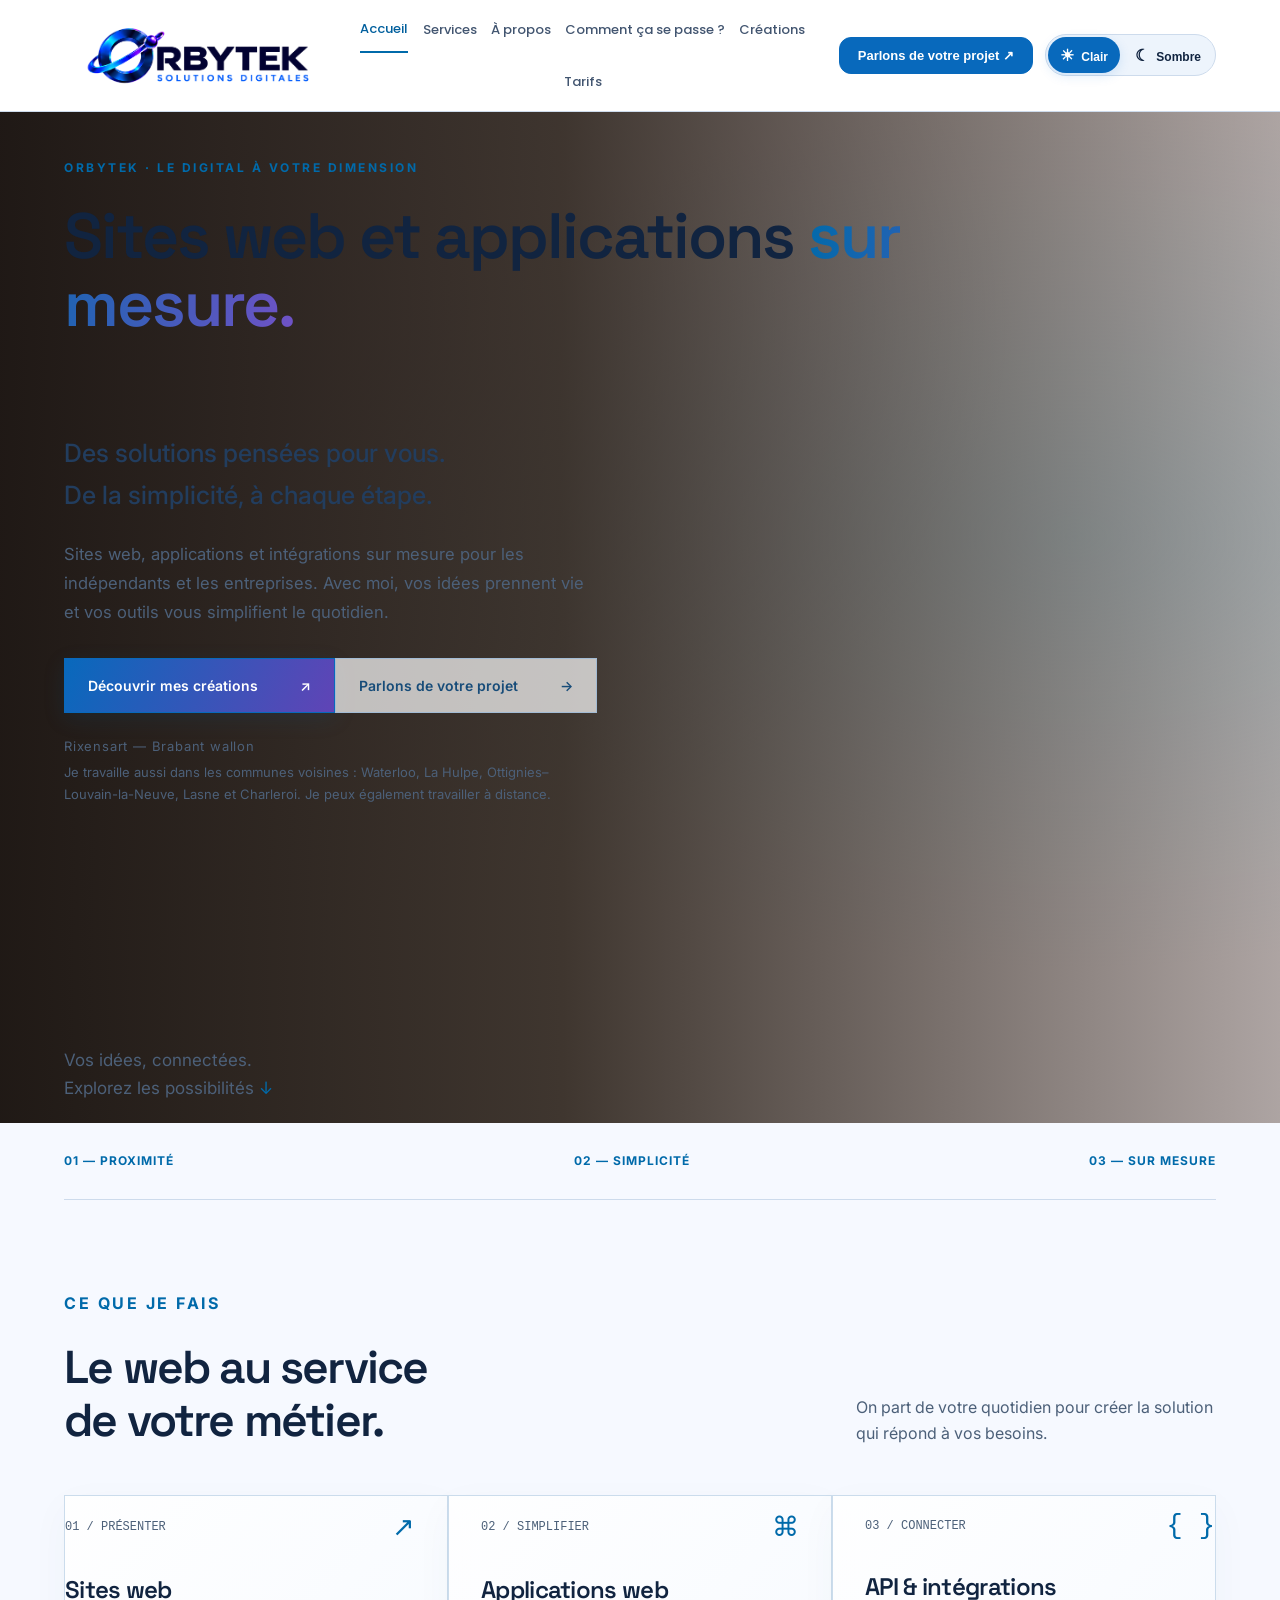
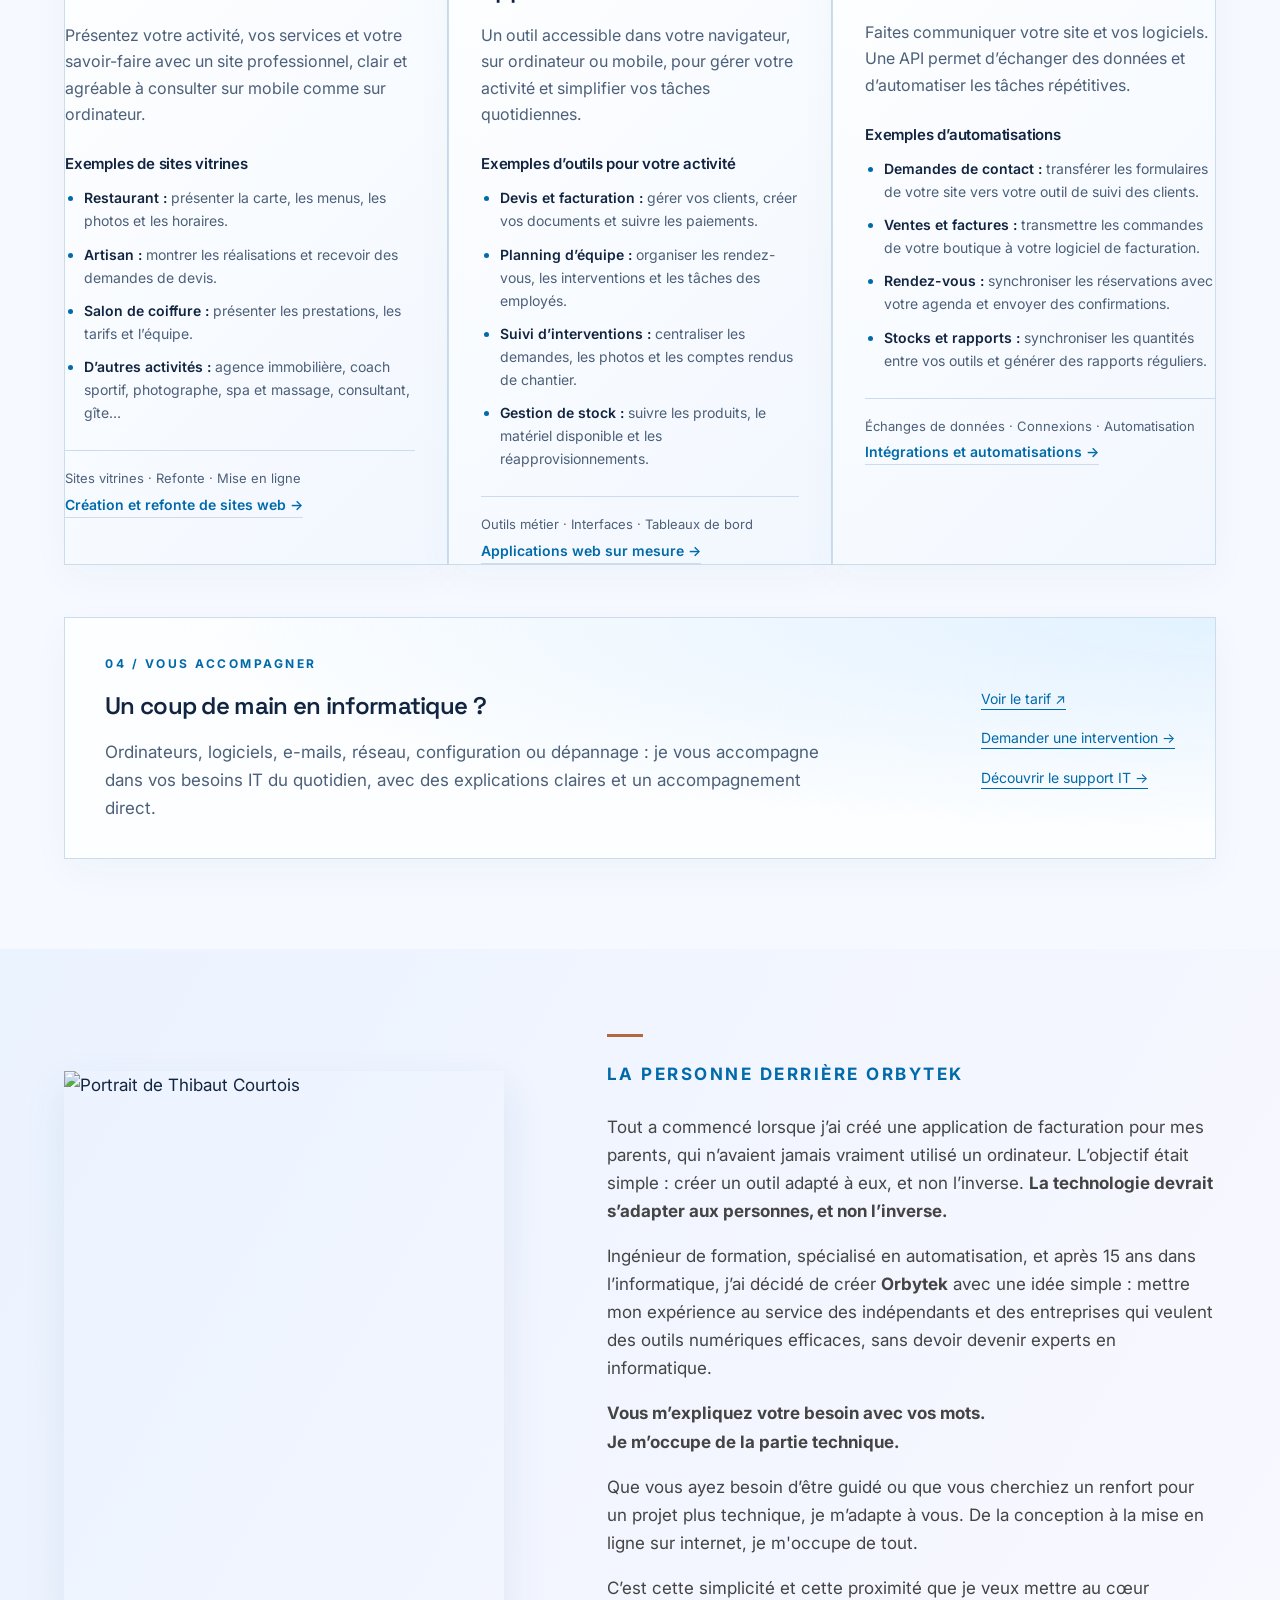
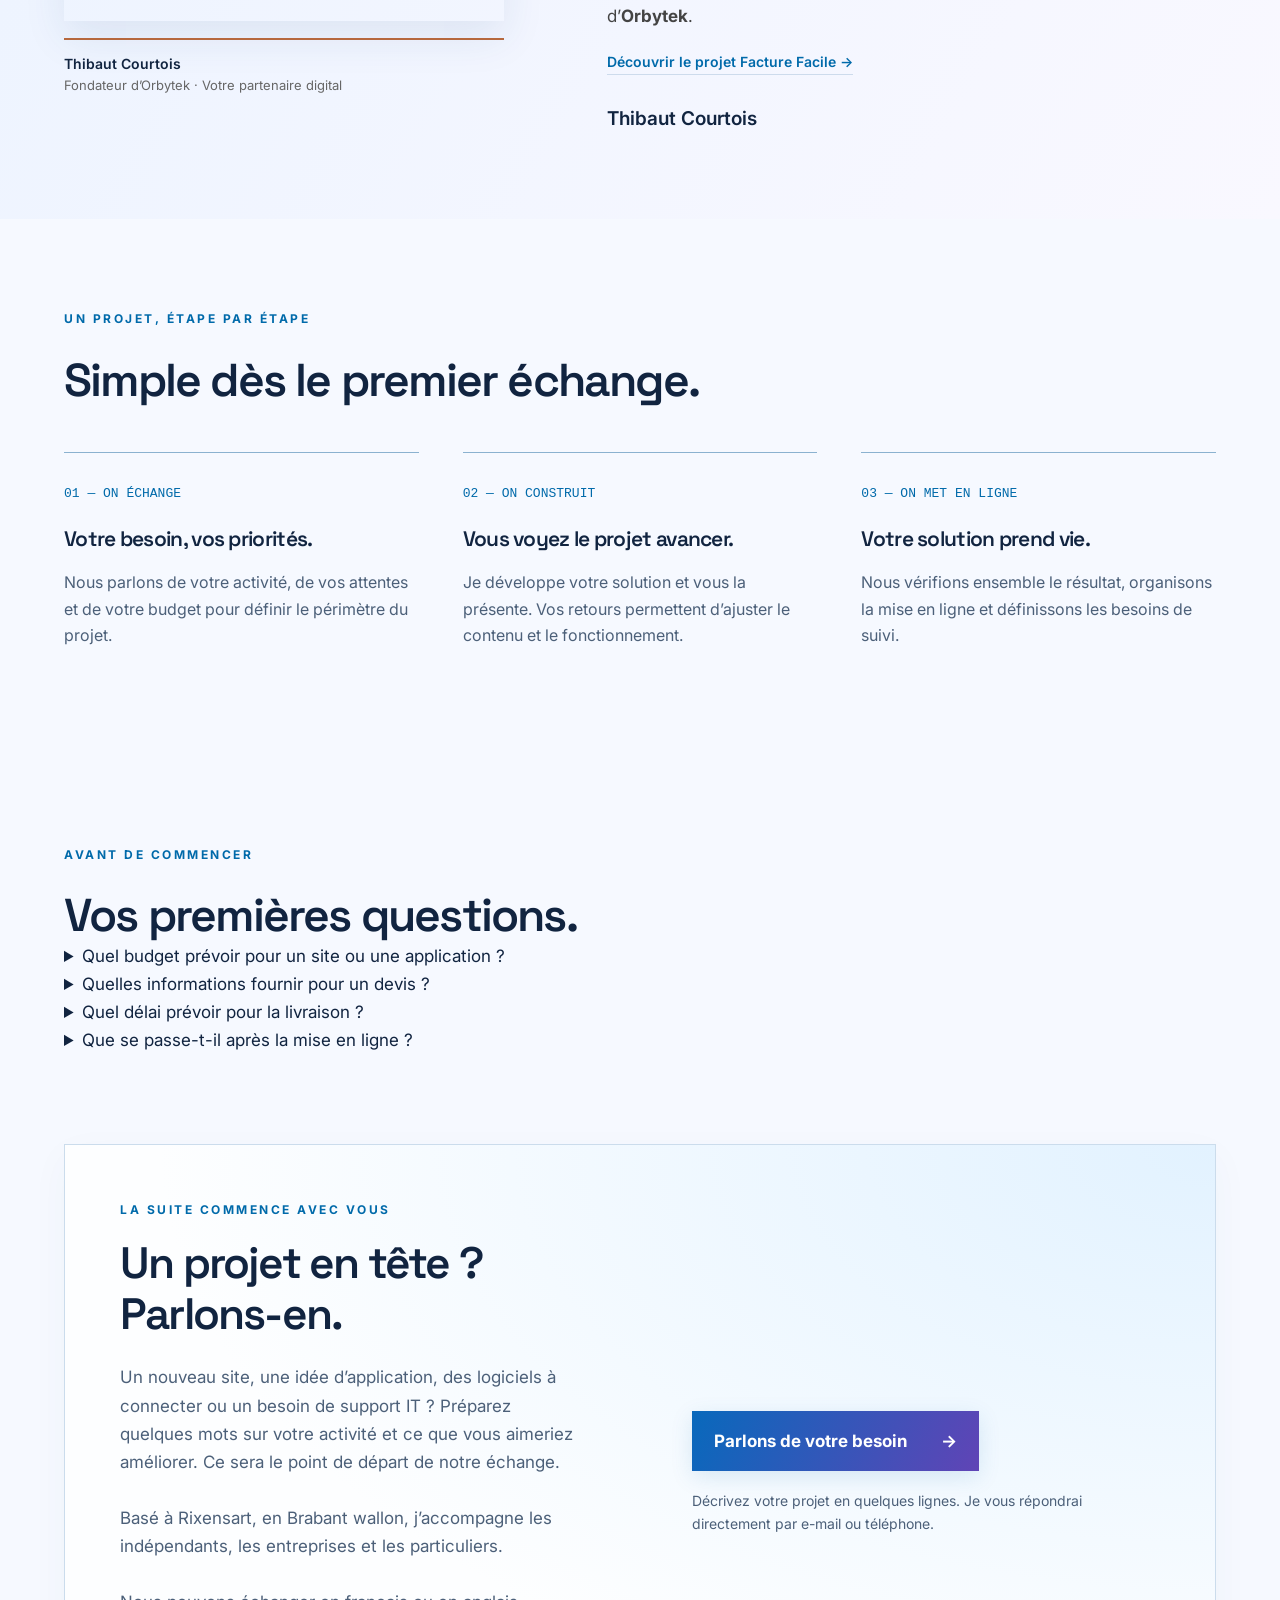
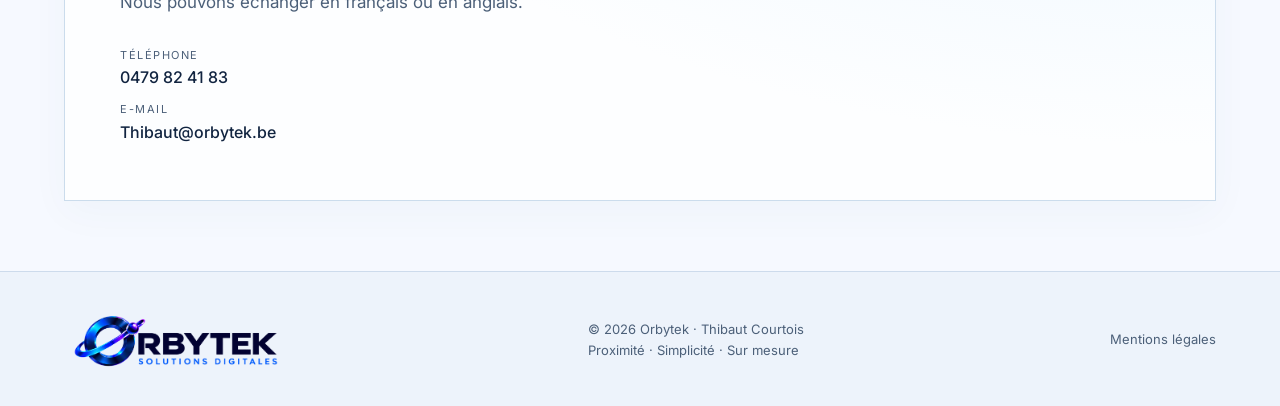
==== commit ba6168c1: "upload facture + albert 65 ans BD" ====
--- a/index.html
+++ b/index.html
@@ -9,7 +9,7 @@
 <title>Développeur web à Rixensart, Brabant wallon | Orbytek</title>
 <meta name="description" content="Orbytek à Rixensart, en Brabant wallon : sites web, applications, intégrations et support IT à 59 €/h. Aussi dans les communes voisines.">
 
-<script src="appearance.js?v=20261016-sticky-backtop"></script>
+<script src="appearance.js?v=20261018-alpha"></script>
 <meta name="theme-color" content="#090c0d">
 
 <link rel="stylesheet" href="styles.css?v=20261018-services-examples">
@@ -18,7 +18,7 @@
 <link rel="canonical" href="https://orbytek.be/">
 <link rel="stylesheet" href="https://fonts.googleapis.com/css2?family=Inter:wght@400;500;600;700&amp;family=Space+Grotesk:wght@400;500;600;700&amp;display=optional">
 <link rel="stylesheet" href="https://fonts.googleapis.com/css2?family=Poppins:wght@500&amp;display=swap">
-<link rel="stylesheet" href="appearance.css?v=20261018-logo-background">
+<link rel="stylesheet" href="appearance.css?v=20261018-alpha">
 <link rel="preconnect" href="https://fonts.googleapis.com">
 <link rel="preconnect" href="https://fonts.gstatic.com" crossorigin>
 <link rel="stylesheet" href="seo.css">
@@ -162,7 +162,7 @@
 <body id="page-top">
 <a class="skip-link" href="#contenu">Aller au contenu</a>
 <header><nav class="wrap main-navigation" aria-label="Navigation principale">
-<a class="brand" href="index.html" aria-label="Orbytek, accueil"><img src="orbytek-logo-light.webp" alt="Orbytek — Solutions digitales" width="2282" height="757"></a>
+<a class="brand" href="index.html" aria-label="Orbytek, accueil"><img src="orbytek-logo-light.webp?v=20261018-alpha" alt="Orbytek — Solutions digitales" width="2282" height="757"></a>
 <div class="navlinks">
 <a href="index.html" aria-current="page">Accueil</a>
 <a href="index.html#services">Services</a>
@@ -383,7 +383,7 @@
 </dialog>
 </div>
 </main>
-<footer><div class="wrap footer-inner"><a href="index.html" class="brand" aria-label="Orbytek, accueil"><img src="orbytek-logo-light.webp" alt="Orbytek — Solutions digitales" width="2282" height="757"></a><span>© 2026 Orbytek · Thibaut Courtois<br>Proximité · Simplicité · Sur mesure</span><div class="footer-links"><a href="mentions-legales.html">Mentions légales</a></div></div></footer>
+<footer><div class="wrap footer-inner"><a href="index.html" class="brand" aria-label="Orbytek, accueil"><img src="orbytek-logo-light.webp?v=20261018-alpha" alt="Orbytek — Solutions digitales" width="2282" height="757"></a><span>© 2026 Orbytek · Thibaut Courtois<br>Proximité · Simplicité · Sur mesure</span><div class="footer-links"><a href="mentions-legales.html">Mentions légales</a></div></div></footer>
 <script>
 const contactDialog = document.getElementById('contact-dialog');
 document.getElementById('open-contact-form').addEventListener('click', () => contactDialog.showModal());
--- a/appearance.css
+++ b/appearance.css
@@ -12,11 +12,8 @@
 html[data-appearance] body { font-family:Inter,Arial,sans-serif; background:var(--paper); }
 html[data-appearance] :is(h1,h2,h3) { font-family:'Space Grotesk',Inter,Arial,sans-serif; font-weight:600; }
 html[data-appearance="light"] header { background:#ffffffed; color:var(--ink); border-color:var(--line); }
-/* Fond du logo neutralisé dans chaque thème, en conservant les images d'origine.
-   Le contraste ramène le fond clair au blanc et le fond sombre au noir purs ;
-   multiply/screen les rendent invisibles sur le fond de l'en-tête ou du pied. */
-html[data-appearance="light"] .brand img { filter:contrast(1.06) !important; mix-blend-mode:multiply !important; }
-html[data-appearance="dark"] .brand img { filter:contrast(1.15) !important; mix-blend-mode:screen !important; }
+/* Les deux WebP possèdent maintenant leur propre canal alpha. */
+html[data-appearance] .brand img { filter:none !important; mix-blend-mode:normal !important; }
 html[data-appearance="light"] header { backdrop-filter:blur(12px); }
 html[data-appearance="light"] .navlinks a { color:#425570; }
 html[data-appearance="light"] .navlinks a:hover,html[data-appearance="light"] .navlinks a[aria-current="page"] { color:#005f9d; }
